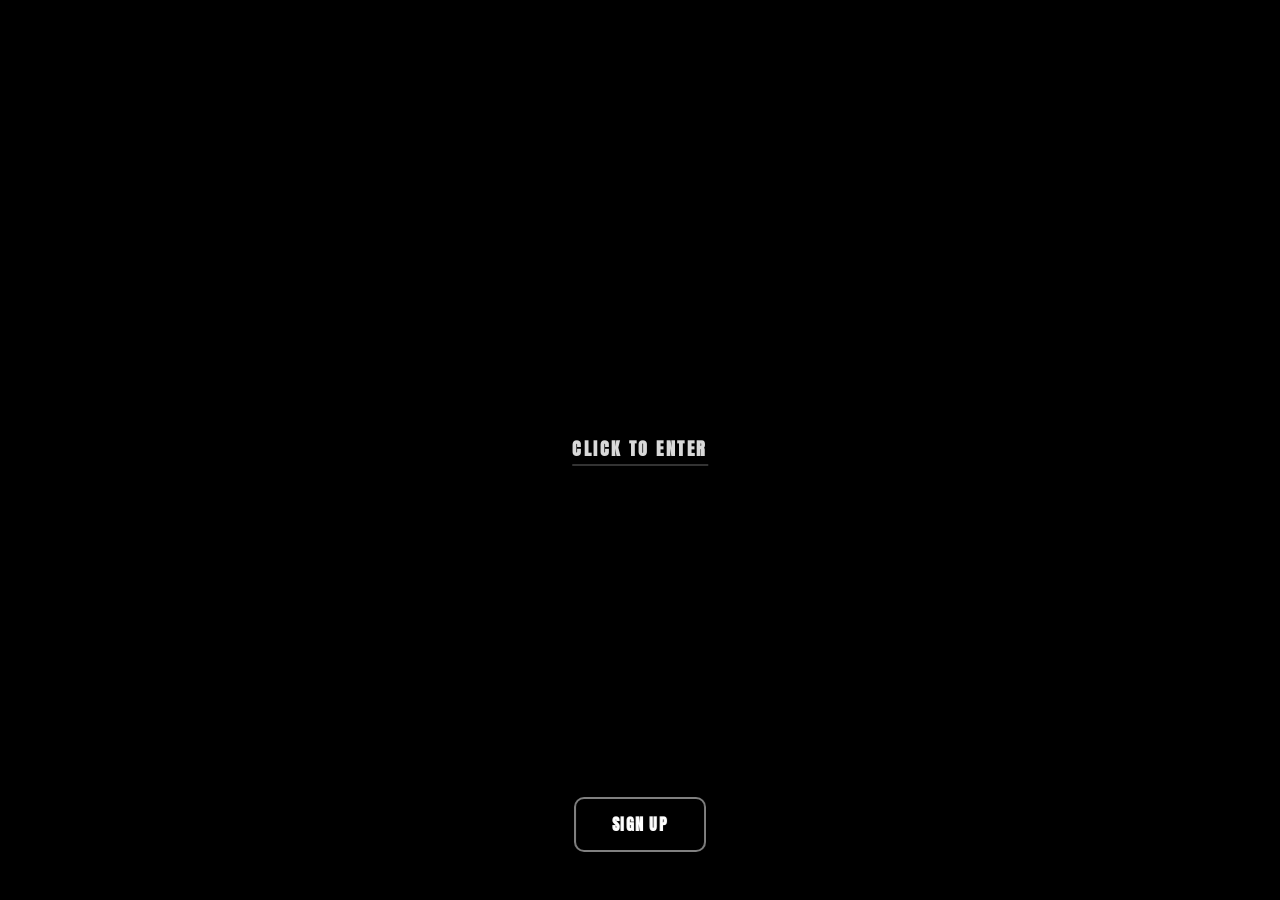
==== index.html @ 7c46d709 "Initial upload: Refactored site with swapped home/events and cleaned navigation" ====
<!DOCTYPE html>
<html lang="en">
<head>
  <meta charset="UTF-8">
  <meta name="viewport" content="width=device-width, initial-scale=1.0">
  <title>South House</title>
  <link rel="preconnect" href="https://fonts.googleapis.com">
  <link rel="preconnect" href="https://fonts.gstatic.com" crossorigin>
  <link href="https://fonts.googleapis.com/css2?family=Anton&display=swap" rel="stylesheet">
  <style>
    * { margin: 0; padding: 0; box-sizing: border-box; }
    html, body { width: 100%; height: 100%; overflow: hidden; background: #000; }

    video {
      position: fixed;
      top: 0; left: 0;
      width: 100%; height: 100%;
      object-fit: contain;
      z-index: 0;
      pointer-events: none;
    }

    /* Centered "Click to Enter" link */
    .enter-link {
      position: fixed;
      top: 50%;
      left: 50%;
      transform: translate(-50%, -50%);
      z-index: 2;
      font-family: 'Anton', monospace;
      font-size: 1.1rem;
      font-weight: 700;
      letter-spacing: 0.14em;
      text-transform: uppercase;
      text-decoration: none;
      color: rgba(255, 255, 255, 0.85);
      border-bottom: 1px solid rgba(255, 255, 255, 0.4);
      padding-bottom: 3px;
      transition: color 0.2s, border-color 0.2s;
    }
    .enter-link:hover {
      color: #fff;
      border-color: rgba(255, 255, 255, 0.9);
    }

    /* Sign Up button at the bottom */
    .signup-container {
      position: fixed;
      bottom: 3rem;
      left: 50%;
      transform: translateX(-50%);
      z-index: 2;
    }

    .signup-btn {
      display: inline-block;
      padding: 0.85rem 2.25rem;
      font-family: 'Anton', monospace;
      font-size: 1rem;
      font-weight: 700;
      letter-spacing: 0.08em;
      text-transform: uppercase;
      text-decoration: none;
      color: #fff;
      border: 2px solid rgba(255, 255, 255, 0.5);
      border-radius: 10px;
      background: rgba(0, 0, 0, 0.3);
      backdrop-filter: blur(8px);
      transition: border-color 0.2s, background 0.2s;
    }
    .signup-btn:hover {
      border-color: rgba(255, 255, 255, 0.95);
      background: rgba(0, 0, 0, 0.5);
    }

    /* Fallback if video fails */
    .fallback {
      display: none;
      position: fixed;
      top: 0; left: 0;
      width: 100%; height: 100%;
      background: #000;
      color: #fff;
      flex-direction: column;
      align-items: center;
      justify-content: center;
      text-align: center;
      padding: 2rem;
      font-family: 'Anton', monospace;
      z-index: 3;
    }
    .fallback.show { display: flex; }
    .fallback h2 { margin-bottom: 1rem; font-size: 1.25rem; }
    .fallback p  { color: #999; font-size: 0.95rem; max-width: 320px; line-height: 1.5; margin-bottom: 0.5rem; }
    .fallback a  { color: #c94d6a; margin-top: 1rem; }

    @media (max-width: 600px) {
      .enter-link { font-size: 0.95rem; }
      .signup-container { bottom: 2rem; }
      .signup-btn { padding: 0.75rem 1.75rem; font-size: 0.9rem; }
    }
  </style>
</head>
<body>

  <video id="vid" autoplay muted loop playsinline>
    <source src="entrance-video-web.mp4" type="video/mp4">
  </video>

  <!-- Centered click to enter -->
  <a href="home.html" class="enter-link" aria-label="Enter South House">Click to Enter</a>

  <!-- Sign Up button at the bottom -->
  <div class="signup-container">
    <a href="signup.html" class="signup-btn">Sign Up</a>
  </div>

  <div class="fallback" id="fallback">
    <h2>Video couldn't load</h2>
    <p>Please <a href="home.html">enter the site</a> to continue.</p>
  </div>

  <script>
    (function() {
      var v = document.getElementById('vid');
      var fallback = document.getElementById('fallback');

      v.muted = true;
      v.playsInline = true;
      v.setAttribute('playsinline', '');
      v.setAttribute('webkit-playsinline', '');

      function tryPlay() {
        v.muted = true;
        v.play().catch(function() {});
      }

      v.addEventListener('loadedmetadata', tryPlay);
      v.addEventListener('loadeddata', tryPlay);
      v.addEventListener('canplay', tryPlay);
      v.addEventListener('canplaythrough', tryPlay);
      v.addEventListener('error', function() { fallback.classList.add('show'); });

      tryPlay();
      setTimeout(tryPlay, 100);
      setTimeout(tryPlay, 500);
    })();
  </script>
</body>
</html>
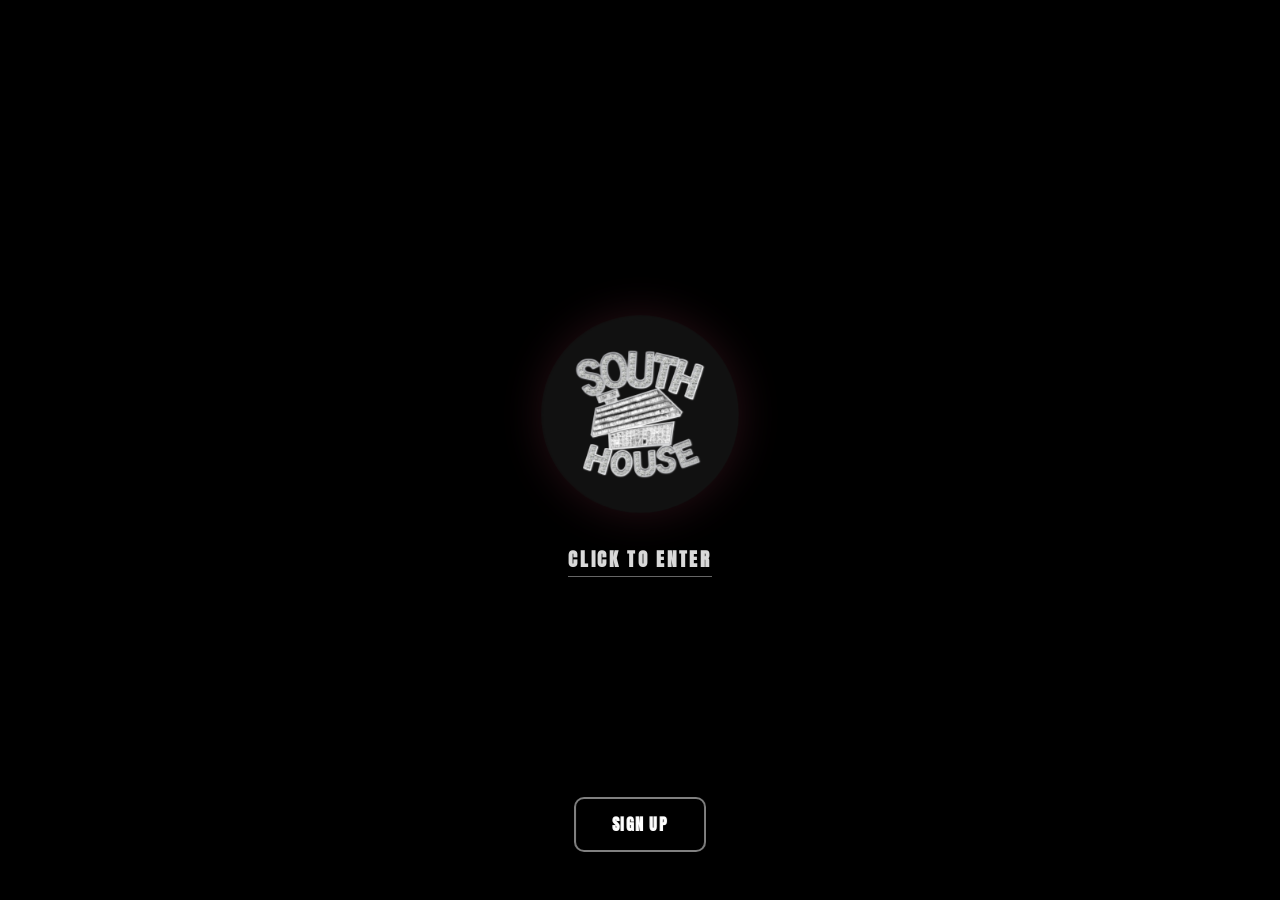
==== commit 5a818ebb: "Replace entrance video with spinning 3D logo" ====
--- a/index.html
+++ b/index.html
@@ -11,24 +11,54 @@
     * { margin: 0; padding: 0; box-sizing: border-box; }
     html, body { width: 100%; height: 100%; overflow: hidden; background: #000; }
 
-    video {
+    /* Center the spinning logo */
+    .entrance-wrap {
       position: fixed;
-      top: 0; left: 0;
-      width: 100%; height: 100%;
-      object-fit: contain;
-      z-index: 0;
-      pointer-events: none;
+      inset: 0;
+      display: flex;
+      flex-direction: column;
+      align-items: center;
+      justify-content: center;
+      z-index: 1;
+      gap: 2.5rem;
+    }
+
+    .logo-container {
+      perspective: 1000px;
+    }
+
+    .logo-spin {
+      width: 180px;
+      height: 180px;
+      position: relative;
+      transform-style: preserve-3d;
+      animation: logo-spin-3d 6s linear infinite;
+    }
+
+    .logo-face {
+      position: absolute;
+      inset: 0;
+      backface-visibility: hidden;
+      border-radius: 50%;
+      overflow: hidden;
+      background: #111;
+      box-shadow: 0 0 40px rgba(201, 77, 106, 0.2);
+    }
+
+    .logo-front { transform: translateZ(90px); }
+    .logo-back  { transform: rotateY(180deg) translateZ(90px); }
+    .logo-back img { transform: scaleX(-1); }
+    .logo-face img { width: 100%; height: 100%; object-fit: contain; }
+
+    @keyframes logo-spin-3d {
+      0%   { transform: rotateY(0deg); }
+      100% { transform: rotateY(360deg); }
     }
 
     /* Centered "Click to Enter" link */
     .enter-link {
-      position: fixed;
-      top: 50%;
-      left: 50%;
-      transform: translate(-50%, -50%);
-      z-index: 2;
       font-family: 'Anton', monospace;
-      font-size: 1.1rem;
+      font-size: 1.2rem;
       font-weight: 700;
       letter-spacing: 0.14em;
       text-transform: uppercase;
@@ -73,29 +103,11 @@
       background: rgba(0, 0, 0, 0.5);
     }
 
-    /* Fallback if video fails */
-    .fallback {
-      display: none;
-      position: fixed;
-      top: 0; left: 0;
-      width: 100%; height: 100%;
-      background: #000;
-      color: #fff;
-      flex-direction: column;
-      align-items: center;
-      justify-content: center;
-      text-align: center;
-      padding: 2rem;
-      font-family: 'Anton', monospace;
-      z-index: 3;
-    }
-    .fallback.show { display: flex; }
-    .fallback h2 { margin-bottom: 1rem; font-size: 1.25rem; }
-    .fallback p  { color: #999; font-size: 0.95rem; max-width: 320px; line-height: 1.5; margin-bottom: 0.5rem; }
-    .fallback a  { color: #c94d6a; margin-top: 1rem; }
-
     @media (max-width: 600px) {
-      .enter-link { font-size: 0.95rem; }
+      .logo-spin { width: 140px; height: 140px; }
+      .logo-front { transform: translateZ(70px); }
+      .logo-back { transform: rotateY(180deg) translateZ(70px); }
+      .enter-link { font-size: 1rem; }
       .signup-container { bottom: 2rem; }
       .signup-btn { padding: 0.75rem 1.75rem; font-size: 0.9rem; }
     }
@@ -103,48 +115,25 @@
 </head>
 <body>
 
-  <video id="vid" autoplay muted loop playsinline>
-    <source src="entrance-video-web.mp4" type="video/mp4">
-  </video>
-
-  <!-- Centered click to enter -->
-  <a href="home.html" class="enter-link" aria-label="Enter South House">Click to Enter</a>
+  <div class="entrance-wrap">
+    <div class="logo-container">
+      <div class="logo-spin">
+        <div class="logo-face logo-front">
+          <img src="assets/sh-logo-diamond.png" alt="South House">
+        </div>
+        <div class="logo-face logo-back">
+          <img src="assets/sh-logo-diamond.png" alt="South House">
+        </div>
+      </div>
+    </div>
+    
+    <a href="home.html" class="enter-link" aria-label="Enter South House">Click to Enter</a>
+  </div>
 
   <!-- Sign Up button at the bottom -->
   <div class="signup-container">
     <a href="signup.html" class="signup-btn">Sign Up</a>
   </div>
 
-  <div class="fallback" id="fallback">
-    <h2>Video couldn't load</h2>
-    <p>Please <a href="home.html">enter the site</a> to continue.</p>
-  </div>
-
-  <script>
-    (function() {
-      var v = document.getElementById('vid');
-      var fallback = document.getElementById('fallback');
-
-      v.muted = true;
-      v.playsInline = true;
-      v.setAttribute('playsinline', '');
-      v.setAttribute('webkit-playsinline', '');
-
-      function tryPlay() {
-        v.muted = true;
-        v.play().catch(function() {});
-      }
-
-      v.addEventListener('loadedmetadata', tryPlay);
-      v.addEventListener('loadeddata', tryPlay);
-      v.addEventListener('canplay', tryPlay);
-      v.addEventListener('canplaythrough', tryPlay);
-      v.addEventListener('error', function() { fallback.classList.add('show'); });
-
-      tryPlay();
-      setTimeout(tryPlay, 100);
-      setTimeout(tryPlay, 500);
-    })();
-  </script>
 </body>
 </html>
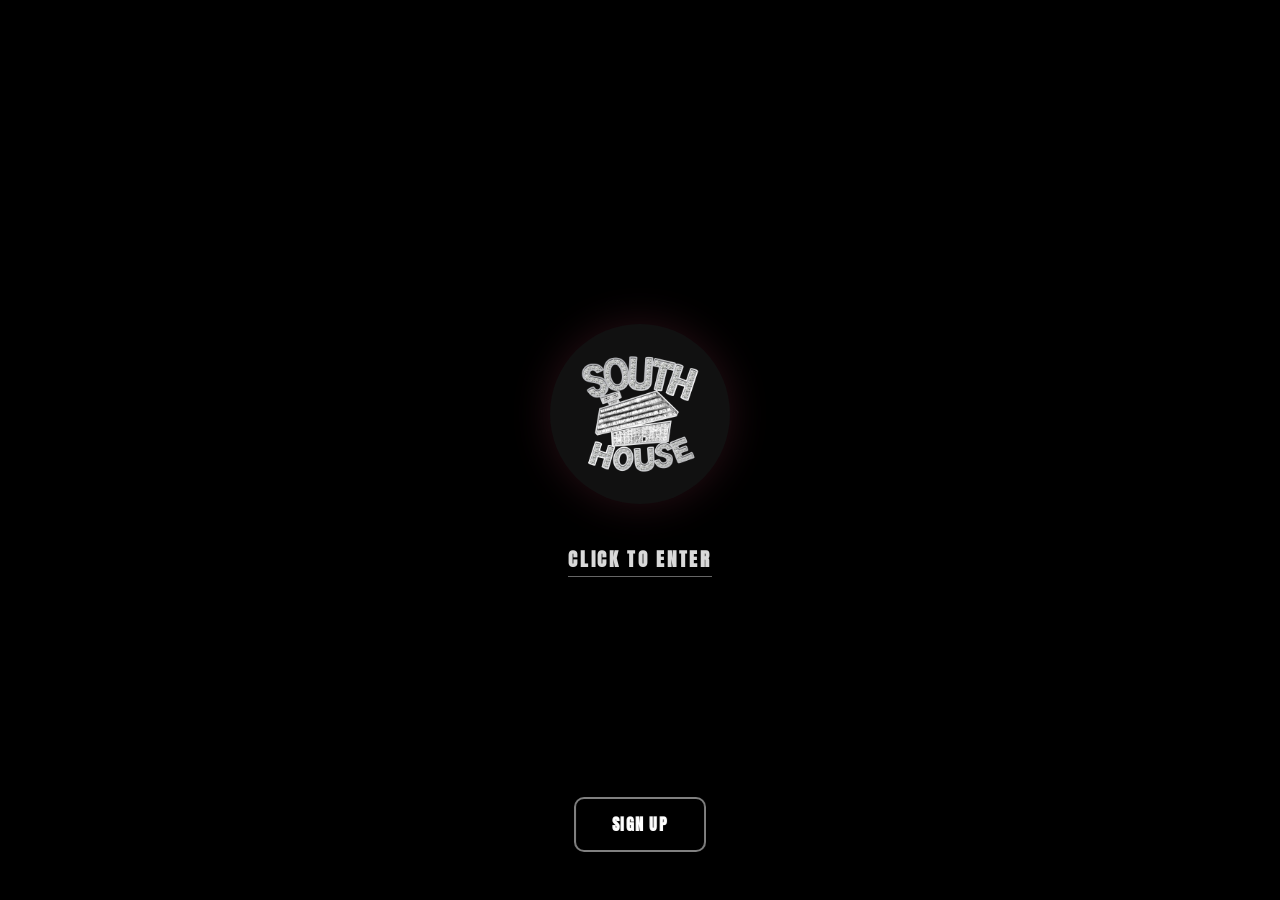
==== commit 0be85971: "Remove all logo spinning animations across the site" ====
--- a/index.html
+++ b/index.html
@@ -11,7 +11,7 @@
     * { margin: 0; padding: 0; box-sizing: border-box; }
     html, body { width: 100%; height: 100%; overflow: hidden; background: #000; }
 
-    /* Center the spinning logo */
+    /* Center the static logo */
     .entrance-wrap {
       position: fixed;
       inset: 0;
@@ -24,35 +24,19 @@
     }
 
     .logo-container {
-      perspective: 1000px;
-    }
-
-    .logo-spin {
       width: 180px;
       height: 180px;
-      position: relative;
-      transform-style: preserve-3d;
-      animation: logo-spin-3d 6s linear infinite;
-    }
-
-    .logo-face {
-      position: absolute;
-      inset: 0;
-      backface-visibility: hidden;
+      background: #111;
       border-radius: 50%;
       overflow: hidden;
-      background: #111;
       box-shadow: 0 0 40px rgba(201, 77, 106, 0.2);
     }
 
-    .logo-front { transform: translateZ(90px); }
-    .logo-back  { transform: rotateY(180deg) translateZ(90px); }
-    .logo-back img { transform: scaleX(-1); }
-    .logo-face img { width: 100%; height: 100%; object-fit: contain; }
-
-    @keyframes logo-spin-3d {
-      0%   { transform: rotateY(0deg); }
-      100% { transform: rotateY(360deg); }
+    .logo-container img {
+      width: 100%;
+      height: 100%;
+      object-fit: contain;
+      display: block;
     }
 
     /* Centered "Click to Enter" link */
@@ -104,9 +88,7 @@
     }
 
     @media (max-width: 600px) {
-      .logo-spin { width: 140px; height: 140px; }
-      .logo-front { transform: translateZ(70px); }
-      .logo-back { transform: rotateY(180deg) translateZ(70px); }
+      .logo-container { width: 140px; height: 140px; }
       .enter-link { font-size: 1rem; }
       .signup-container { bottom: 2rem; }
       .signup-btn { padding: 0.75rem 1.75rem; font-size: 0.9rem; }
@@ -117,14 +99,7 @@
 
   <div class="entrance-wrap">
     <div class="logo-container">
-      <div class="logo-spin">
-        <div class="logo-face logo-front">
-          <img src="assets/sh-logo-diamond.png" alt="South House">
-        </div>
-        <div class="logo-face logo-back">
-          <img src="assets/sh-logo-diamond.png" alt="South House">
-        </div>
-      </div>
+      <img src="assets/sh-logo-diamond.png" alt="South House">
     </div>
     
     <a href="home.html" class="enter-link" aria-label="Enter South House">Click to Enter</a>
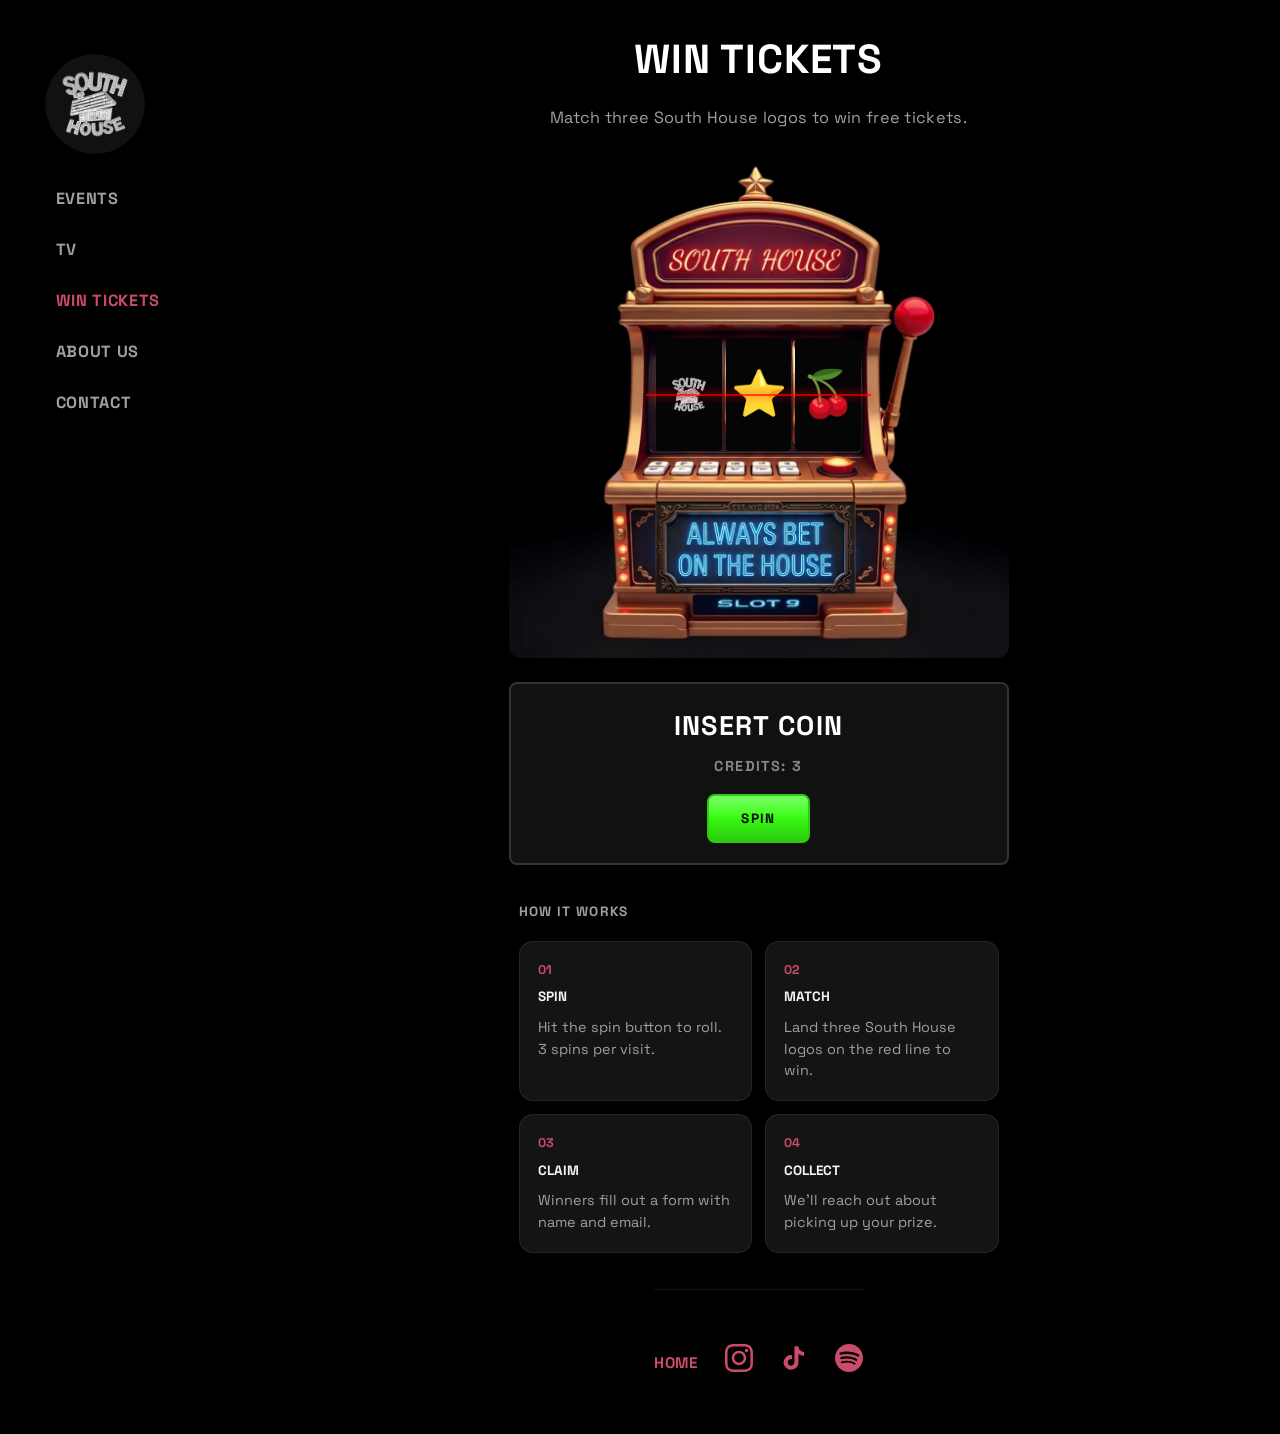
==== commit 2c6f58d7: "Navigation overhaul: remove enter page, add mobile dropdown, update typography to Space Grotesk, and" ====
--- a/index.html
+++ b/index.html
@@ -3,112 +3,602 @@
 <head>
   <meta charset="UTF-8">
   <meta name="viewport" content="width=device-width, initial-scale=1.0">
-  <title>South House</title>
+  <title>Win Tickets — South House</title>
   <link rel="preconnect" href="https://fonts.googleapis.com">
   <link rel="preconnect" href="https://fonts.gstatic.com" crossorigin>
-  <link href="https://fonts.googleapis.com/css2?family=Anton&display=swap" rel="stylesheet">
+  <link href="https://fonts.googleapis.com/css2?family=Space+Grotesk:wght@300..700&display=swap" rel="stylesheet">
+  <link rel="stylesheet" href="styles.css">
   <style>
-    * { margin: 0; padding: 0; box-sizing: border-box; }
-    html, body { width: 100%; height: 100%; overflow: hidden; background: #000; }
-
-    /* Center the static logo */
-    .entrance-wrap {
-      position: fixed;
-      inset: 0;
+    /* ── Slots-specific overrides ────────────────────────────────────────── */
+    .slots-page {
+      /* inherits .layout flex from styles.css */
+    }
+
+    .slots-main {
+      flex: 1;
+      min-width: 0;
+      padding: 0 1rem;
+    }
+
+    .page__hero-title {
+      font-family: 'Space Grotesk', sans-serif;
+      font-size: clamp(1.5rem, 5vw, 2.25rem);
+      font-weight: 800;
+      color: #fff;
+      text-align: center;
+      margin: 0 0 1.5rem;
+      letter-spacing: 0.02em;
+      text-transform: uppercase;
+    }
+
+    .slot-machine-wrapper {
+      max-width: 560px;
+      margin: 0 auto;
       display: flex;
       flex-direction: column;
       align-items: center;
+    }
+
+    .slot-machine {
+      position: relative;
+      width: 100%;
+      max-width: 500px;
+      margin-bottom: 24px;
+    }
+
+    .slot-machine__bg {
+      width: 100%;
+      display: block;
+      border-radius: 12px;
+    }
+
+    .slot-machine__reels-container {
+      position: absolute;
+      top: 36%;
+      left: 29.5%;
+      width: 41%;
+      height: 22.5%;
+      z-index: 10;
+    }
+
+    .slot-machine__reels {
+      display: flex;
+      justify-content: space-between;
+      width: 100%;
+      height: 100%;
+      margin: 0;
+      gap: 2%;
+    }
+
+    .slot-machine__reel {
+      flex: 1;
+      height: 100%;
+      background: #050505;
+      overflow: hidden;
+      position: relative;
+      border-radius: 4px;
+    }
+
+    .slot-machine__reel-inner {
+      display: flex;
+      flex-direction: column;
+      align-items: center;
+      height: 100%;
+      width: 100%;
+    }
+
+    .slot-machine__symbol {
+      width: 100%;
+      height: 100%;
+      display: flex;
+      align-items: center;
       justify-content: center;
-      z-index: 1;
-      gap: 2.5rem;
-    }
-
-    .logo-container {
-      width: 180px;
-      height: 180px;
+      font-family: inherit;
+      font-weight: 900;
+      font-size: clamp(1.5rem, 5vw, 2.5rem);
+      color: #fff;
+      flex-shrink: 0;
+    }
+
+    .slot-machine__payline {
+      position: absolute;
+      top: 50%;
+      left: -5%;
+      width: 110%;
+      height: 2px;
+      background: rgba(255, 0, 0, 0.7);
+      box-shadow: 0 0 8px red;
+      z-index: 20;
+      pointer-events: none;
+    }
+
+    .slot-machine__controls-external {
+      display: flex;
+      flex-direction: column;
+      align-items: center;
+      gap: 16px;
       background: #111;
-      border-radius: 50%;
+      border: 2px solid #333;
+      padding: 20px 40px;
+      border-radius: 8px;
+      width: 100%;
+      max-width: 500px;
+    }
+
+    .slot-machine__screen-external {
+      text-align: center;
+    }
+
+    .slot-machine__result {
+      font-weight: 900;
+      font-size: 1.5rem;
+      text-transform: uppercase;
+      letter-spacing: 0.05em;
+      min-height: 28px;
+      font-family: inherit;
+      color: #fff;
+    }
+
+    .slot-machine__result--win  { color: #39ff14; }
+    .slot-machine__result--lose { color: #888; }
+
+    .slot-machine__spins {
+      font-weight: 700;
+      font-size: 0.8rem;
+      text-transform: uppercase;
+      letter-spacing: 0.1em;
+      color: #888;
+      margin-top: 8px;
+    }
+
+    .btn--glossy {
+      display: inline-flex;
+      align-items: center;
+      justify-content: center;
+      font-family: inherit;
+      font-weight: 800;
+      font-size: 0.75rem;
+      text-transform: uppercase;
+      letter-spacing: 0.1em;
+      padding: 14px 32px;
+      border: 2px solid #2bcc0e;
+      cursor: pointer;
+      background: linear-gradient(180deg, #4dff33 0%, #39ff14 40%, #2bcc0e 100%);
+      color: #000;
+      position: relative;
       overflow: hidden;
-      box-shadow: 0 0 40px rgba(201, 77, 106, 0.2);
-    }
-
-    .logo-container img {
-      width: 100%;
-      height: 100%;
-      object-fit: contain;
+      transition: all 0.25s;
+      border-radius: 8px;
+    }
+
+    .btn--glossy::before {
+      content: '';
+      position: absolute;
+      top: 0; left: 0; right: 0;
+      height: 50%;
+      background: linear-gradient(180deg, rgba(255,255,255,0.25), transparent);
+      pointer-events: none;
+    }
+
+    .btn--glossy:hover:not(:disabled) {
+      background: linear-gradient(180deg, #5fff44 0%, #42ff22 40%, #33dd15 100%);
+      border-color: #33dd15;
+    }
+
+    .btn--glossy:disabled {
+      opacity: 0.4;
+      cursor: not-allowed;
+    }
+
+    .how-it-works {
+      margin-top: 2rem;
+      max-width: 480px;
+      width: 100%;
+    }
+
+    .how-it-works__title {
+      font-family: inherit;
+      font-size: 0.75rem;
+      font-weight: 700;
+      color: var(--text-muted);
+      letter-spacing: 0.1em;
+      margin: 0 0 1rem;
+    }
+
+    .how-it-works__steps {
+      display: grid;
+      grid-template-columns: repeat(2, 1fr);
+      gap: 0.75rem;
+    }
+
+    .how-it-works__step {
+      background: var(--card);
+      border: 1px solid var(--border);
+      border-radius: var(--radius);
+      padding: 1rem;
+    }
+
+    .how-it-works__step-num {
+      font-family: inherit;
+      font-size: 0.7rem;
+      font-weight: 800;
+      color: var(--accent);
+      margin-bottom: 0.35rem;
+    }
+
+    .how-it-works__step-label {
+      font-family: inherit;
+      font-size: 0.75rem;
+      font-weight: 800;
+      color: var(--text);
+      margin-bottom: 0.5rem;
+    }
+
+    .how-it-works__step-desc {
+      font-size: 0.8rem;
+      color: var(--text-muted);
+      line-height: 1.5;
+    }
+
+    /* Modal */
+    .modal-backdrop {
+      display: none;
+      position: fixed;
+      inset: 0;
+      background: rgba(0,0,0,0.85);
+      z-index: 1000;
+      align-items: center;
+      justify-content: center;
+    }
+
+    .modal-backdrop.open {
+      display: flex;
+    }
+
+    .retro-modal {
+      background: #111;
+      border: 1px solid #333;
+      border-radius: var(--radius);
+      padding: 2.5rem 2rem;
+      max-width: 400px;
+      width: 90%;
+      text-align: center;
+    }
+
+    .modal__title {
+      font-family: inherit;
+      font-size: 1.5rem;
+      font-weight: 800;
+      color: #4ade80;
+      margin: 0 0 0.75rem;
+    }
+
+    .modal__subtitle {
+      font-size: 0.95rem;
+      color: var(--text-muted);
+      margin: 0 0 1.5rem;
+      line-height: 1.5;
+    }
+
+    .modal__form {
+      display: flex;
+      flex-direction: column;
+      gap: 1rem;
+    }
+
+    .modal__form input {
+      width: 100%;
+      padding: 1rem;
+      font-family: inherit;
+      font-size: 1rem;
+      color: var(--text);
+      background: #0a0a0a;
+      border: 1px solid #333;
+      border-radius: 8px;
+      letter-spacing: 0.02em;
+    }
+
+    .modal__form input:focus {
+      outline: none;
+      border-color: var(--accent);
+    }
+
+    .modal__close {
       display: block;
-    }
-
-    /* Centered "Click to Enter" link */
-    .enter-link {
-      font-family: 'Anton', monospace;
-      font-size: 1.2rem;
+      margin: 1.5rem auto 0;
+      background: none;
+      border: none;
+      color: var(--text-muted);
+      font-family: inherit;
+      font-size: 0.9rem;
       font-weight: 700;
-      letter-spacing: 0.14em;
-      text-transform: uppercase;
-      text-decoration: none;
-      color: rgba(255, 255, 255, 0.85);
-      border-bottom: 1px solid rgba(255, 255, 255, 0.4);
-      padding-bottom: 3px;
-      transition: color 0.2s, border-color 0.2s;
-    }
-    .enter-link:hover {
-      color: #fff;
-      border-color: rgba(255, 255, 255, 0.9);
-    }
-
-    /* Sign Up button at the bottom */
-    .signup-container {
-      position: fixed;
-      bottom: 3rem;
-      left: 50%;
-      transform: translateX(-50%);
-      z-index: 2;
-    }
-
-    .signup-btn {
-      display: inline-block;
-      padding: 0.85rem 2.25rem;
-      font-family: 'Anton', monospace;
-      font-size: 1rem;
-      font-weight: 700;
-      letter-spacing: 0.08em;
-      text-transform: uppercase;
-      text-decoration: none;
-      color: #fff;
-      border: 2px solid rgba(255, 255, 255, 0.5);
-      border-radius: 10px;
-      background: rgba(0, 0, 0, 0.3);
-      backdrop-filter: blur(8px);
-      transition: border-color 0.2s, background 0.2s;
-    }
-    .signup-btn:hover {
-      border-color: rgba(255, 255, 255, 0.95);
-      background: rgba(0, 0, 0, 0.5);
-    }
-
-    @media (max-width: 600px) {
-      .logo-container { width: 140px; height: 140px; }
-      .enter-link { font-size: 1rem; }
-      .signup-container { bottom: 2rem; }
-      .signup-btn { padding: 0.75rem 1.75rem; font-size: 0.9rem; }
+      cursor: pointer;
+      letter-spacing: 0.05em;
+    }
+
+    .modal__close:hover {
+      color: var(--text);
+    }
+
+    .modal__msg {
+      margin-top: 0.75rem;
+      font-size: 0.85rem;
+      font-weight: 600;
+      min-height: 1.2em;
     }
   </style>
 </head>
 <body>
 
-  <div class="entrance-wrap">
-    <div class="logo-container">
-      <img src="assets/sh-logo-diamond.png" alt="South House">
+  <!-- MOBILE HEADER + DROPDOWN -->
+  <header class="mobile-nav-header">
+    <a href="index.html" class="mobile-logo-link">
+      <img src="assets/sh-logo-diamond.png" alt="South House" class="mobile-logo">
+    </a>
+    <button class="menu-toggle" onclick="toggleMenu()">Menu</button>
+  </header>
+
+  <nav class="mobile-dropdown" id="mobileDropdown">
+    <a href="events.html#tickets">EVENTS</a>
+    <a href="https://www.youtube.com/@SouthernYankeeNYC" target="_blank" rel="noopener">TV</a>
+    <a href="index.html" class="active">WIN TICKETS</a>
+    <a href="about.html">ABOUT US</a>
+    <a href="mailto:southyanks@gmail.com">CONTACT</a>
+  </nav>
+
+  <div class="layout slots-page">
+    <aside class="sidebar">
+      <header class="logo-header">
+        <a href="index.html" class="logo-spin-link" aria-label="South House">
+          <span class="logo-face logo-front"><img src="assets/sh-logo-diamond.png" alt="" class="avatar" width="100" height="100" loading="lazy"></span>
+        </a>
+      </header>
+      <nav class="side-nav">
+        <a href="events.html#tickets">EVENTS</a>
+        <a href="https://www.youtube.com/@SouthernYankeeNYC" target="_blank" rel="noopener">TV</a>
+        <a href="index.html" style="color:var(--accent)">WIN TICKETS</a>
+        <a href="about.html">ABOUT US</a>
+        <a href="mailto:southyanks@gmail.com">CONTACT</a>
+      </nav>
+    </aside>
+
+    <div class="slots-main">
+      <h1 class="page__hero-title">WIN TICKETS</h1>
+      <p class="slots-tagline">Match three South House logos to win free tickets.</p>
+
+      <div class="slot-machine-wrapper">
+        <div class="slot-machine">
+          <img src="assets/slot-machine.png" alt="South House Slots" class="slot-machine__bg">
+          <div class="slot-machine__reels-container">
+            <div class="slot-machine__reels">
+              <div class="slot-machine__reel" id="reel1">
+                <div class="slot-machine__reel-inner">
+                  <div class="slot-machine__symbol"><img src="assets/sh-logo-diamond.png" class="reel-logo" alt="SH"></div>
+                </div>
+              </div>
+              <div class="slot-machine__reel" id="reel2">
+                <div class="slot-machine__reel-inner">
+                  <div class="slot-machine__symbol">⭐</div>
+                </div>
+              </div>
+              <div class="slot-machine__reel" id="reel3">
+                <div class="slot-machine__reel-inner">
+                  <div class="slot-machine__symbol">🍒</div>
+                </div>
+              </div>
+            </div>
+            <div class="slot-machine__payline"></div>
+          </div>
+        </div>
+
+        <div class="slot-machine__controls-external">
+          <div class="slot-machine__screen-external">
+            <div class="slot-machine__result" id="result">INSERT COIN</div>
+            <div class="slot-machine__spins" id="spinsLeft">CREDITS: 3</div>
+          </div>
+          <button class="btn--glossy" id="spinBtn" onclick="spin()">SPIN</button>
+        </div>
+
+        <div class="how-it-works">
+          <h2 class="how-it-works__title">HOW IT WORKS</h2>
+          <div class="how-it-works__steps">
+            <div class="how-it-works__step">
+              <div class="how-it-works__step-num">01</div>
+              <div class="how-it-works__step-label">SPIN</div>
+              <div class="how-it-works__step-desc">Hit the spin button to roll. 3 spins per visit.</div>
+            </div>
+            <div class="how-it-works__step">
+              <div class="how-it-works__step-num">02</div>
+              <div class="how-it-works__step-label">MATCH</div>
+              <div class="how-it-works__step-desc">Land three South House logos on the red line to win.</div>
+            </div>
+            <div class="how-it-works__step">
+              <div class="how-it-works__step-num">03</div>
+              <div class="how-it-works__step-label">CLAIM</div>
+              <div class="how-it-works__step-desc">Winners fill out a form with name and email.</div>
+            </div>
+            <div class="how-it-works__step">
+              <div class="how-it-works__step-num">04</div>
+              <div class="how-it-works__step-label">COLLECT</div>
+              <div class="how-it-works__step-desc">We'll reach out about picking up your prize.</div>
+            </div>
+          </div>
+        </div>
+
+      <footer class="about">
+        <div class="footer-logos">
+          <a href="index.html" class="footer-logo" aria-label="Home" style="color: var(--accent)">
+            <span style="font-family: inherit; font-size: 0.85rem; font-weight: 800; letter-spacing: 0.05em;">HOME</span>
+          </a>
+          <a href="https://www.instagram.com/southhousenyc/?hl=en" class="footer-logo" target="_blank" rel="noopener" aria-label="Instagram @southhousenyc">
+            <svg viewBox="0 0 24 24" fill="currentColor" width="28" height="28" aria-hidden="true"><path d="M12 2.163c3.204 0 3.584.012 4.85.07 3.252.148 4.771 1.691 4.919 4.919.058 1.265.069 1.645.069 4.849 0 3.205-.012 3.584-.069 4.849-.149 3.225-1.664 4.771-4.919 4.919-1.266.058-1.644.07-4.85.07-3.204 0-3.584-.012-4.849-.07-3.26-.149-4.771-1.699-4.919-4.92-.058-1.265-.07-1.644-.07-4.849 0-3.204.013-3.583.07-4.849.149-3.227 1.664-4.771 4.919-4.919 1.266-.057 1.645-.069 4.849-.069zm0-2.163c-3.259 0-3.667.014-4.947.072-4.358.2-6.78 2.618-6.98 6.98-.059 1.281-.073 1.689-.073 4.948 0 3.259.014 3.668.072 4.948.2 4.358 2.618 6.78 6.98 6.98 1.281.058 1.689.072 4.948.072 3.259 0 3.668-.014 4.948-.072 4.354-.2 6.782-2.618 6.979-6.98.059-1.28.073-1.689.073-4.948 0-3.259-.014-3.667-.072-4.947-.196-4.354-2.617-6.78-6.979-6.98-1.281-.059-1.69-.073-4.949-.073zm0 5.838c-3.403 0-6.162 2.759-6.162 6.162s2.759 6.163 6.162 6.163 6.162-2.759 6.162-6.163c0-3.403-2.759-6.162-6.162-6.162zm0 10.162c-2.209 0-4-1.79-4-4 0-2.209 1.791-4 4-4s4 1.791 4 4c0 2.21-1.791 4-4 4zm6.406-11.845c-.796 0-1.441.645-1.441 1.44s.645 1.44 1.441 1.44c.795 0 1.439-.645 1.439-1.44s-.644-1.44-1.439-1.44z\"/></svg>
+          </a>
+          <a href="https://www.tiktok.com/@southhousenyc" class="footer-logo" target="_blank" rel="noopener" aria-label="TikTok @southhousenyc">
+            <svg viewBox="0 0 24 24" fill="currentColor" width="28" height="28" aria-hidden="true"><path d="M19.59 6.69a4.83 4.83 0 0 1-3.77-4.25V2h-3.45v13.67a2.89 2.89 0 0 1-5.2 1.74 2.89 2.89 0 0 1 2.31-4.64 2.93 2.93 0 0 1 .88.13V9.4a6.84 6.84 0 0 0-1-.05A6.33 6.33 0 0 0 5 20.1a6.34 6.34 0 0 0 10.86-4.43v-7a8.16 8.16 0 0 0 4.77 1.52v-3.4a4.85 4.85 0 0 1-1-.1z\"/></svg>
+          </a>
+          <a href="https://open.spotify.com/playlist/2k4YPonD9Z8ZdRkotVb87u" class="footer-logo" target="_blank" rel="noopener" aria-label="South House Radio on Spotify">
+            <svg viewBox="0 0 24 24" fill="currentColor" width="28" height="28" aria-hidden="true"><path d="M12 0C5.4 0 0 5.4 0 12s5.4 12 12 12 12-5.4 12-12S18.66 0 12 0zm5.521 17.34c-.24.359-.66.48-1.021.24-2.82-1.74-6.36-2.101-10.561-1.141-.418.122-.779-.179-.899-.539-.12-.421.18-.78.54-.9 4.56-1.021 8.52-.6 11.64 1.32.42.18.479.659.301 1.02zm1.44-3.3c-.301.42-.841.6-1.262.3-3.239-1.98-8.159-2.58-11.939-1.38-.479.12-1.02-.12-1.14-.6-.12-.48.12-1.021.6-1.141C9.6 9.9 15 10.561 18.72 12.84c.361.181.54.78.241 1.2zm.12-3.36C15.24 8.4 8.82 8.16 5.16 9.301c-.6.179-1.2-.181-1.38-.721-.18-.601.18-1.2.72-1.381 4.26-1.26 11.28-1.02 15.721 1.621.539.3.719 1.02.419 1.56-.299.421-1.02.599-1.559.3z\"/></svg>
+          </a>
+        </div>
+      </footer>
     </div>
-    
-    <a href="home.html" class="enter-link" aria-label="Enter South House">Click to Enter</a>
   </div>
 
-  <!-- Sign Up button at the bottom -->
-  <div class="signup-container">
-    <a href="signup.html" class="signup-btn">Sign Up</a>
+  <!-- Win modal -->
+  <div class="modal-backdrop" id="winModal">
+    <div class="retro-modal" id="winModalInner">
+      <h2 class="modal__title">JACKPOT!</h2>
+      <p class="modal__subtitle">Enter your info to claim your free South House merch.</p>
+      <form class="modal__form" id="claimForm" novalidate>
+        <input type="text" name="name" id="claim-name" placeholder="PLAYER NAME" required autocomplete="name">
+        <input type="email" name="email" id="claim-email" placeholder="PLAYER EMAIL" required autocomplete="email">
+        <button type="submit" class="btn--glossy">CLAIM PRIZE</button>
+        <div class="modal__msg" id="claim-msg" role="alert" aria-live="polite"></div>
+      </form>
+      <button class="modal__close" onclick="closeModal()">[X] CLOSE</button>
+    </div>
   </div>
 
+  <script>
+    function toggleMenu() {
+      const dropdown = document.getElementById('mobileDropdown');
+      const toggle = document.querySelector('.menu-toggle');
+      dropdown.classList.toggle('open');
+      toggle.textContent = dropdown.classList.contains('open') ? 'Close' : 'Menu';
+    }
+
+    // WIN_SYMBOL is the only winning symbol — must match all three reels
+    const WIN_SYMBOL = 'LOGO';
+    const SYMBOLS = [
+      WIN_SYMBOL,                // South House logo — the only winner
+      '⭐', '💎', '🍒', '🔔', '🎰'  // decoys — can never win
+    ];
+
+    // Render a symbol value into HTML
+    function renderSymbol(sym) {
+      if (sym === WIN_SYMBOL) {
+        return '<img src="assets/sh-logo-diamond.png" class="reel-logo" alt="SH" style="width:80%;object-fit:contain;filter:drop-shadow(0 2px 4px rgba(255,255,255,0.5));">';
+      }
+      return sym;
+    }
+
+    let spinsRemaining = 3;
+    let isSpinning = false;
+
+    function spin() {
+      if (isSpinning || spinsRemaining <= 0) return;
+      isSpinning = true;
+      spinsRemaining--;
+
+      const resultEl = document.getElementById('result');
+      const spinsEl = document.getElementById('spinsLeft');
+      const spinBtn = document.getElementById('spinBtn');
+
+      resultEl.textContent = 'SPINNING...';
+      resultEl.className = 'slot-machine__result';
+      spinsEl.textContent = 'CREDITS: ' + spinsRemaining;
+
+      const finals = [
+        SYMBOLS[Math.floor(Math.random() * SYMBOLS.length)],
+        SYMBOLS[Math.floor(Math.random() * SYMBOLS.length)],
+        SYMBOLS[Math.floor(Math.random() * SYMBOLS.length)],
+      ];
+
+      const reels = [
+        document.querySelector('#reel1 .slot-machine__reel-inner'),
+        document.querySelector('#reel2 .slot-machine__reel-inner'),
+        document.querySelector('#reel3 .slot-machine__reel-inner'),
+      ];
+
+      const durations = [1500, 2000, 2500];
+
+      reels.forEach(function(reel, i) {
+        animateReel(reel, finals[i], durations[i], function() {
+          if (i === 2) {
+            const won = finals[0] === WIN_SYMBOL && finals[1] === WIN_SYMBOL && finals[2] === WIN_SYMBOL;
+            if (won) {
+              resultEl.textContent = 'WINNER!!';
+              resultEl.className = 'slot-machine__result slot-machine__result--win';
+              setTimeout(function() {
+                document.getElementById('winModal').classList.add('open');
+              }, 600);
+            } else {
+              resultEl.textContent = spinsRemaining > 0 ? 'TRY AGAIN' : 'GAME OVER';
+              resultEl.className = 'slot-machine__result slot-machine__result--lose';
+            }
+
+            if (spinsRemaining <= 0) {
+              spinBtn.disabled = true;
+            }
+
+            isSpinning = false;
+          }
+        });
+      });
+    }
+
+    function animateReel(reelInner, finalSymbol, duration, onDone) {
+      const numSymbols = 25;
+      let html = '';
+      for (let i = 0; i < numSymbols; i++) {
+        const sym = SYMBOLS[Math.floor(Math.random() * SYMBOLS.length)];
+        html += '<div class="slot-machine__symbol">' + renderSymbol(sym) + '</div>';
+      }
+      html += '<div class="slot-machine__symbol">' + renderSymbol(finalSymbol) + '</div>';
+      reelInner.innerHTML = html;
+
+      reelInner.style.transition = 'none';
+      reelInner.style.transform = 'translateY(0)';
+      void reelInner.offsetHeight;
+      reelInner.style.transition = 'transform ' + duration + 'ms cubic-bezier(0.1, 0.7, 0.1, 1)';
+      reelInner.style.transform = 'translateY(-' + (numSymbols * 100) + '%)';
+
+      setTimeout(function() {
+        if (onDone) onDone();
+      }, duration);
+    }
+
+    function closeModal() {
+      document.getElementById('winModal').classList.remove('open');
+    }
+
+    document.getElementById('claimForm').addEventListener('submit', async function(e) {
+      e.preventDefault();
+      const msg = document.getElementById('claim-msg');
+      const btn = this.querySelector('button[type="submit"]');
+      const name = document.getElementById('claim-name').value.trim();
+      const email = document.getElementById('claim-email').value.trim();
+
+      if (!name || !email) {
+        msg.textContent = 'Please fill in both fields.';
+        msg.style.color = '#e06b88';
+        return;
+      }
+
+      btn.disabled = true;
+      btn.textContent = 'CLAIMING...';
+      msg.textContent = '';
+
+      try {
+        await fetch('https://script.google.com/macros/s/AKfycbx4lPtdO5sRImBPwfnjc8dI8SnS2dcSHTxw1yocfUJyFleJ8Kq52XXAyGiWaW3pkHuRgw/exec', {
+          method: 'POST',
+          mode: 'no-cors',
+          headers: { 'Content-Type': 'application/json' },
+          body: JSON.stringify({ name, email, type: 'Winner' })
+        });
+        
+        document.getElementById('winModalInner').innerHTML =
+          '<h2 class="modal__title" style="color:#4ade80;">CLAIMED!</h2>' +
+          '<p class="modal__subtitle">We\'ll be in touch with details on your free merch. Welcome to South House.</p>' +
+          '<button class="modal__close" onclick="closeModal()">[X] CLOSE</button>';
+      } catch (err) {
+        console.error(err);
+        msg.textContent = 'Something went wrong. Please try again.';
+        msg.style.color = '#e06b88';
+        btn.disabled = false;
+        btn.textContent = 'CLAIM PRIZE';
+      }
+    });
+  </script>
 </body>
 </html>
--- a/styles.css
+++ b/styles.css
@@ -0,0 +1,923 @@
+@import url('https://fonts.googleapis.com/css2?family=Space+Grotesk:wght@300..700&display=swap');
+
+/* ============================================================
+   SOUTH HOUSE — Global Design System
+   ============================================================ */
+
+:root {
+  --bg: #000;
+  --card: #141414;
+  --card-hover: #1e1e1e;
+  --text: #f5f5f5;
+  --text-muted: #a0a0a0;
+  --accent: #c94d6a;
+  --accent-hover: #e06b88;
+  --border: rgba(255, 255, 255, 0.08);
+  --radius: 14px;
+  --shadow: 0 2px 12px rgba(0, 0, 0, 0.3);
+  --shadow-hover: 0 6px 24px rgba(201, 77, 106, 0.2);
+
+  /* Sidebar dimensions — single source of truth */
+  --sidebar-w: 190px;
+  --icon-size: 48px;
+  --nav-label-size: 0.75rem;
+
+  /* Mobile bottom bar height */
+  --mobile-bar-h: 70px;
+}
+
+* { box-sizing: border-box; }
+
+html {
+  font-size: 18px;
+  -webkit-font-smoothing: antialiased;
+}
+
+body {
+  margin: 0;
+  min-height: 100vh;
+  font-family: 'Space Grotesk', sans-serif;
+  background: var(--bg);
+  color: var(--text);
+  line-height: 1.6;
+  /* Mobile: no left padding (sidebar is at bottom) */
+  padding: 1.5rem 1rem calc(var(--mobile-bar-h) + 1.5rem);
+}
+
+/* ============================================================
+   LAYOUT — Desktop: sidebar left | Mobile: bottom bar
+   ============================================================ */
+
+.layout {
+  display: flex;
+  gap: 0;
+  max-width: none;
+}
+
+/* ── Sidebar (desktop only) ── */
+.sidebar {
+  display: none;            /* hidden on mobile */
+  flex-shrink: 0;
+  width: var(--sidebar-w);
+  padding: 1.5rem 0 2rem 1rem;
+  position: sticky;
+  top: 0;
+  height: 100vh;
+  overflow-y: auto;
+  scrollbar-width: none;
+}
+.sidebar::-webkit-scrollbar { display: none; }
+
+/* ── Main content area ── */
+.main-content {
+  flex: 1;
+  min-width: 0;
+  padding: 0 1rem;
+}
+
+/* ── Page content max-width ── */
+.page {
+  max-width: 560px;
+  margin: 0 auto;
+}
+
+/* ============================================================
+   LOGO / SPINNING HEADER
+   ============================================================ */
+
+.logo-header {
+  margin-bottom: 1.25rem;
+}
+
+.logo-header .logo-spin-link {
+  display: block;
+  width: 100px;
+  height: 100px;
+  text-decoration: none;
+  position: relative;
+  border-radius: 50%;
+  overflow: hidden;
+}
+
+.logo-header .logo-face {
+  position: absolute;
+  top: 0; left: 0;
+  width: 100px;
+  height: 100px;
+  border-radius: 50%;
+  overflow: hidden;
+}
+
+.logo-header .logo-front  { z-index: 2; }
+.logo-header .logo-back   { display: none; }
+.logo-header .logo-face .avatar { display: block; width: 100%; height: 100%; }
+
+/* Animation removed as requested */
+
+/* ============================================================
+   SIDEBAR NAV — Desktop (Icons Removed)
+   ============================================================ */
+
+.side-nav {
+  display: flex;
+  flex-direction: column;
+  gap: 0.4rem;
+  width: 100%;
+}
+
+.side-nav a {
+  display: block;
+  font-family: 'Space Grotesk', sans-serif;
+  font-size: 0.9rem;
+  font-weight: 700;
+  letter-spacing: 0.04em;
+  text-transform: uppercase;
+  color: var(--text-muted);
+  text-decoration: none;
+  padding: 0.5rem 0.6rem;
+  transition: color 0.2s, transform 0.1s;
+}
+
+.side-nav a:hover {
+  color: var(--accent);
+  transform: translateX(3px);
+}
+
+/* Hide the icons globally in navigation */
+.side-nav a img,
+.mobile-nav a img {
+  display: none !important;
+}
+
+/* ============================================================
+   MOBILE NAV (Dropdown Version)
+   ============================================================ */
+
+.mobile-nav-header {
+  display: flex;
+  position: fixed;
+  top: 0;
+  left: 0;
+  right: 0;
+  height: 70px;
+  background: rgba(0, 0, 0, 0.85);
+  backdrop-filter: blur(12px);
+  border-bottom: 1px solid var(--border);
+  z-index: 200;
+  justify-content: space-between;
+  align-items: center;
+  padding: 0 1.5rem;
+}
+
+.mobile-logo-link {
+  display: flex;
+  align-items: center;
+}
+
+.mobile-logo {
+  height: 40px;
+  width: 40px;
+  border-radius: 50%;
+  object-fit: contain;
+  background: #111;
+}
+
+.menu-toggle {
+  background: none;
+  border: none;
+  color: #fff;
+  font-family: 'Space Grotesk', sans-serif;
+  font-size: 0.8rem;
+  font-weight: 800;
+  letter-spacing: 0.1em;
+  text-transform: uppercase;
+  cursor: pointer;
+}
+
+.mobile-dropdown {
+  position: fixed;
+  inset: 0;
+  background: #000;
+  z-index: 190;
+  display: none;
+  flex-direction: column;
+  align-items: center;
+  justify-content: center;
+  gap: 1.5rem;
+}
+
+.mobile-dropdown.open {
+  display: flex;
+}
+
+.mobile-dropdown a {
+  font-family: 'Space Grotesk', sans-serif;
+  font-size: 1.5rem;
+  font-weight: 800;
+  color: #fff;
+  text-decoration: none;
+  text-transform: uppercase;
+  letter-spacing: 0.05em;
+}
+
+.mobile-dropdown a.active {
+  color: var(--accent);
+}
+
+.mobile-nav { display: none; } /* Hide old nav */
+
+/* ============================================================
+   TYPOGRAPHY
+   ============================================================ */
+
+.avatar {
+  display: block;
+  width: 100px;
+  height: 100px;
+  margin: 0;
+  border-radius: 50%;
+  object-fit: contain;
+  box-shadow: var(--shadow);
+  background: #111;
+}
+
+.title {
+  font-family: 'Space Grotesk', sans-serif;
+  font-size: clamp(2rem, 6vw, 2.75rem);
+  font-weight: 800;
+  margin: 0 0 0.2em;
+  letter-spacing: -0.02em;
+  color: var(--text);
+  text-align: center;
+}
+
+.tagline {
+  margin: 0;
+  font-size: 1.1rem;
+  color: var(--text-muted);
+  font-weight: 500;
+  text-align: center;
+}
+
+.profile {
+  text-align: center;
+  margin-top: 0.5rem;
+  margin-bottom: 2rem;
+}
+
+.section-title {
+  font-family: 'Space Grotesk', sans-serif;
+  font-size: 0.85rem;
+  font-weight: 700;
+  text-transform: uppercase;
+  letter-spacing: 0.1em;
+  color: var(--text-muted);
+  margin: 0 0 0.75rem;
+  padding-left: 2px;
+}
+
+/* ============================================================
+   SECTION / CARDS
+   ============================================================ */
+
+.section {
+  margin-bottom: 2rem;
+}
+
+.event-flyer-link {
+  display: block;
+  width: 100%;
+  max-width: 480px;
+  margin: 0 auto;
+  border-radius: var(--radius);
+  overflow: hidden;
+  border: 1px solid var(--border);
+  box-shadow: var(--shadow);
+  transition: box-shadow 0.2s, transform 0.15s;
+}
+
+.event-flyer-link:hover {
+  box-shadow: var(--shadow-hover);
+  transform: translateY(-2px);
+}
+
+.event-flyer-img {
+  display: block;
+  width: 100% !important;
+  max-width: 100% !important;
+  height: auto !important;
+  vertical-align: middle;
+}
+
+/* Past events dropdown */
+.past-events-dropdown {
+  margin-bottom: 2rem;
+}
+
+.past-events-summary {
+  font-family: 'Space Grotesk', sans-serif;
+  font-size: 0.9rem;
+  font-weight: 700;
+  text-transform: uppercase;
+  letter-spacing: 0.1em;
+  color: var(--text-muted);
+  padding: 0.5rem 0;
+  cursor: pointer;
+  list-style: none;
+  user-select: none;
+}
+
+.past-events-summary::-webkit-details-marker { display: none; }
+
+.past-events-summary::after {
+  content: ' ▼';
+  font-size: 0.7rem;
+  opacity: 0.7;
+}
+
+.past-events-dropdown[open] .past-events-summary::after { content: ' ▲'; }
+.past-events-summary:hover { color: var(--text); }
+
+.past-events-content {
+  margin-top: 0.5rem;
+}
+
+/* Link cards */
+.link-card {
+  display: block;
+  background: var(--card);
+  color: var(--text);
+  text-decoration: none;
+  padding: 1.1rem 1.4rem;
+  border-radius: var(--radius);
+  border: 1px solid var(--border);
+  box-shadow: var(--shadow);
+  margin-bottom: 0.75rem;
+  transition: background 0.2s, box-shadow 0.2s, border-color 0.2s, transform 0.15s;
+}
+
+.link-card:hover {
+  background: var(--card-hover);
+  border-color: rgba(139, 41, 66, 0.2);
+  box-shadow: var(--shadow-hover);
+  transform: translateY(-1px);
+}
+
+.link-card:active { transform: translateY(0); }
+
+.link-label {
+  display: block;
+  font-weight: 700;
+  font-size: 1.1rem;
+  margin-bottom: 0.2rem;
+}
+
+.link-handle,
+.link-meta {
+  display: block;
+  font-size: 0.95rem;
+  color: var(--text-muted);
+  font-weight: 500;
+}
+
+.link-cta {
+  display: inline-block;
+  margin-top: 0.4rem;
+  font-size: 0.9rem;
+  font-weight: 700;
+  color: var(--accent);
+}
+
+/* Social footer */
+.social-links { margin-bottom: 2rem; }
+
+.about {
+  margin-top: 2rem;
+  padding-top: 1.5rem;
+  border-top: 1px solid var(--border);
+  text-align: center;
+}
+
+.about p {
+  margin: 0 0 0.5rem;
+  font-size: 1rem;
+  color: var(--text-muted);
+  max-width: 38ch;
+  margin-left: auto;
+  margin-right: auto;
+}
+
+.about .contact { margin-top: 0.75rem; font-size: 0.95rem; }
+.about a { color: var(--accent); font-weight: 500; text-decoration: none; }
+.about a:hover { text-decoration: underline; }
+
+.footer-logos {
+  display: flex;
+  justify-content: center;
+  align-items: center;
+  gap: 1.5rem;
+  margin-top: 1.5rem;
+}
+
+.footer-logo {
+  display: inline-block;
+  color: var(--text);
+  transition: transform 0.2s, color 0.2s;
+}
+
+.footer-logo:hover {
+  color: var(--accent);
+  transform: scale(1.1);
+  text-decoration: none;
+}
+
+/* ============================================================
+   SIGNUP PAGE
+   ============================================================ */
+
+.signup-wrap {
+  width: 100%;
+  max-width: 400px;
+  margin: 0 auto;
+  text-align: center;
+  padding-top: 1rem;
+}
+
+.signup-back {
+  display: inline-block;
+  color: var(--text-muted);
+  font-size: 1rem;
+  text-decoration: none;
+  margin-bottom: 2rem;
+  transition: color 0.2s;
+}
+
+.signup-back:hover { color: var(--accent); }
+
+.signup-logo {
+  display: block;
+  margin: 0 auto 1.25rem;
+  border-radius: 50%;
+  object-fit: contain;
+  background: #111;
+}
+
+.signup-title {
+  font-family: 'Space Grotesk', sans-serif;
+  font-size: 2rem;
+  font-weight: 800;
+  color: var(--text);
+  margin: 0 0 0.5rem;
+}
+
+.signup-text {
+  color: var(--text-muted);
+  font-size: 1.05rem;
+  margin: 0 0 1.75rem;
+}
+
+.signup-form { text-align: left; }
+
+.signup-label {
+  display: block;
+  font-size: 0.9rem;
+  font-weight: 700;
+  color: var(--text-muted);
+  margin-bottom: 0.5rem;
+  letter-spacing: 0.05em;
+  text-transform: uppercase;
+}
+
+.signup-input {
+  width: 100%;
+  padding: 1rem 1.25rem;
+  font-size: 1.05rem;
+  font-family: inherit;
+  color: var(--text);
+  background: var(--card);
+  border: 1px solid var(--border);
+  border-radius: 10px;
+  margin-bottom: 1rem;
+  box-sizing: border-box;
+}
+
+.signup-input::placeholder { color: var(--text-muted); opacity: 0.7; }
+.signup-input:focus { outline: none; border-color: var(--accent); }
+
+.signup-submit {
+  width: 100%;
+  padding: 1.1rem 2rem;
+  font-family: 'Space Grotesk', sans-serif;
+  font-size: 1.1rem;
+  font-weight: 800;
+  color: #fff;
+  background: var(--accent);
+  border: none;
+  border-radius: 10px;
+  cursor: pointer;
+  transition: background 0.2s, transform 0.15s;
+  letter-spacing: 0.05em;
+}
+
+.signup-submit:hover {
+  background: var(--accent-hover);
+  transform: translateY(-1px);
+}
+
+/* ============================================================
+   ABOUT PAGE
+   ============================================================ */
+
+.about-page-content { margin-top: 0.5rem; }
+
+.about-page-text {
+  font-size: 1.15rem;
+  line-height: 1.75;
+  color: var(--text);
+  margin: 0;
+  max-width: 44ch;
+}
+
+/* ============================================================
+   EVENTS CMS INTEGRATION
+   ============================================================ */
+
+/* Featured event card */
+.event-card-featured {
+  display: block;
+  background: var(--card);
+  border: 1px solid var(--border);
+  border-radius: var(--radius);
+  box-shadow: var(--shadow);
+  overflow: hidden;
+  text-decoration: none;
+  color: inherit;
+  transition: box-shadow 0.2s, transform 0.15s;
+  margin-bottom: 1.25rem;
+}
+
+.event-card-featured:hover {
+  box-shadow: var(--shadow-hover);
+  transform: translateY(-2px);
+}
+
+.event-card-featured__image {
+  width: 100%;
+  height: auto;
+  display: block;
+}
+
+.event-card-featured__body { padding: 1.4rem; }
+
+.event-card-featured__title {
+  font-size: 1.4rem;
+  font-weight: 700;
+  margin: 0 0 0.5rem;
+  color: var(--text);
+}
+
+.event-card-featured__meta {
+  font-size: 1rem;
+  color: var(--text-muted);
+  margin-bottom: 0.75rem;
+}
+
+.event-card-featured__description {
+  font-size: 1.05rem;
+  line-height: 1.65;
+  color: var(--text);
+  margin-bottom: 1rem;
+}
+
+.event-card-featured__cta {
+  display: inline-block;
+  font-size: 1rem;
+  font-weight: 700;
+  color: var(--accent);
+}
+
+/* Archive event card */
+.event-card-archive {
+  display: flex;
+  gap: 1rem;
+  align-items: flex-start;
+  background: var(--card);
+  border: 1px solid var(--border);
+  border-radius: var(--radius);
+  padding: 1rem;
+  text-decoration: none;
+  color: inherit;
+  transition: background 0.2s, box-shadow 0.2s, transform 0.15s;
+  margin-bottom: 0.75rem;
+}
+
+.event-card-archive:hover {
+  background: var(--card-hover);
+  box-shadow: var(--shadow-hover);
+  transform: translateY(-1px);
+}
+
+.event-card-archive__thumbnail {
+  width: 72px;
+  height: 72px;
+  flex-shrink: 0;
+  border-radius: 8px;
+  object-fit: cover;
+}
+
+.event-card-archive__content {
+  flex: 1;
+  min-width: 0;
+}
+
+.event-card-archive__title {
+  font-size: 1.05rem;
+  font-weight: 700;
+  margin: 0 0 0.3rem;
+  color: var(--text);
+}
+
+.event-card-archive__meta {
+  font-size: 0.9rem;
+  color: var(--text-muted);
+}
+
+/* Loading shimmer */
+.event-card--loading {
+  background: linear-gradient(90deg, var(--card) 0%, var(--card-hover) 50%, var(--card) 100%);
+  background-size: 200% 100%;
+  animation: shimmer 1.5s infinite;
+  border: 1px solid var(--border);
+  border-radius: var(--radius);
+  padding: 2rem;
+  text-align: center;
+  color: var(--text-muted);
+  font-size: 1rem;
+  pointer-events: none;
+}
+
+@keyframes shimmer {
+  0%   { background-position: 200% 0; }
+  100% { background-position: -200% 0; }
+}
+
+/* ============================================================
+   RESPONSIVE — Desktop (≥ 700px): show sidebar, hide mobile bar
+   ============================================================ */
+
+@media (min-width: 700px) {
+  body {
+    padding: 1.5rem 1.5rem 3rem;
+  }
+
+  .layout {
+    gap: 1.5rem;
+    align-items: flex-start;
+  }
+
+  /* Show sidebar, hide mobile bar */
+  .sidebar {
+    display: block;
+  }
+
+  .mobile-nav-header, .mobile-dropdown {
+    display: none !important;
+  }
+
+  .main-content {
+    padding: 0 1.5rem 0 0;
+  }
+}
+
+/* ============================================================
+   RESPONSIVE — Large desktop (≥ 1100px): wider sidebar
+   ============================================================ */
+
+@media (min-width: 1100px) {
+  :root {
+    --sidebar-w: 210px;
+    --icon-size: 54px;
+    --nav-label-size: 0.8rem;
+  }
+}
+
+/* ============================================================
+   SLOTS PAGE EXTRAS
+   ============================================================ */
+
+.page__hero-title {
+  font-family: 'Space Grotesk', sans-serif;
+  font-size: clamp(1.5rem, 5vw, 2.25rem);
+  font-weight: 800;
+  color: #fff;
+  text-align: center;
+  margin: 0 0 1.5rem;
+  letter-spacing: 0.02em;
+  text-transform: uppercase;
+}
+
+.slots-tagline {
+  font-family: 'Space Grotesk', sans-serif;
+  font-size: 0.9rem;
+  color: var(--text-muted);
+  text-align: center;
+  margin: -0.75rem 0 1.5rem;
+  letter-spacing: 0.02em;
+}
+
+.reel-logo {
+  width: 80%;
+  object-fit: contain;
+  display: block;
+  margin: 0 auto;
+}
+
+
+/* -- Instagram Photo Grid (dynamic feed) ----------------------------------- */
+.ig-photo-grid {
+  display: grid;
+  grid-template-columns: repeat(3, 1fr);
+  gap: 0.5rem;
+}
+
+.ig-photo-card {
+  position: relative;
+  display: block;
+  aspect-ratio: 1 / 1;
+  overflow: hidden;
+  border-radius: 8px;
+  background: #111;
+  text-decoration: none;
+}
+
+.ig-photo-card img {
+  width: 100%;
+  height: 100%;
+  object-fit: cover;
+  display: block;
+  transition: transform 0.3s ease;
+}
+
+.ig-photo-card:hover img { transform: scale(1.04); }
+
+.ig-photo-overlay {
+  position: absolute;
+  inset: 0;
+  background: rgba(0,0,0,0.6);
+  opacity: 0;
+  transition: opacity 0.25s ease;
+  display: flex;
+  align-items: flex-end;
+  padding: 0.75rem;
+}
+
+.ig-photo-card:hover .ig-photo-overlay { opacity: 1; }
+
+.ig-photo-caption {
+  font-family: "Space Grotesk", sans-serif;
+  font-size: 0.72rem;
+  color: #fff;
+  line-height: 1.4;
+  display: -webkit-box;
+  -webkit-line-clamp: 3;
+  -webkit-box-orient: vertical;
+  overflow: hidden;
+}
+
+@media (max-width: 600px) {
+  .ig-photo-grid { grid-template-columns: repeat(2, 1fr); }
+}
+
+/* ── About Page Signup Section ────────────────────────────── */
+.about-signup-section {
+  margin: 3rem 0;
+  padding: 2rem;
+  background: var(--card);
+  border: 1px solid var(--border);
+  border-radius: var(--radius);
+  text-align: center;
+}
+.about-signup-title {
+  font-size: clamp(1.2rem, 3vw, 1.6rem);
+  font-weight: 800;
+  text-transform: uppercase;
+  letter-spacing: 0.04em;
+  margin: 0 0 0.5rem;
+  color: var(--text);
+}
+.about-signup-text {
+  color: var(--text-muted);
+  font-size: clamp(0.9rem, 2vw, 1rem);
+  margin: 0 0 1.5rem;
+}
+.about-signup-row {
+  display: flex;
+  gap: 0.75rem;
+  flex-wrap: wrap;
+  justify-content: center;
+  align-items: center;
+}
+.about-signup-row .signup-input {
+  flex: 1 1 180px;
+  max-width: 260px;
+  margin-bottom: 0;
+}
+.about-signup-btn {
+  flex-shrink: 0;
+  white-space: nowrap;
+  width: auto;
+}
+@media (max-width: 600px) {
+  .about-signup-row {
+    flex-direction: column;
+    align-items: stretch;
+  }
+  .about-signup-row .signup-input,
+  .about-signup-btn {
+    max-width: 100%;
+    width: 100%;
+  }
+}
+
+/* ── About Page Social Cards ────────────────────────────────── */
+.social-grid {
+  display: grid;
+  grid-template-columns: repeat(2, 1fr);
+  gap: 0.75rem;
+  margin-bottom: 2rem;
+}
+.social-card {
+  display: flex;
+  align-items: center;
+  gap: 0.85rem;
+  background: var(--card);
+  border: 1px solid var(--border);
+  border-radius: var(--radius);
+  padding: 1rem 1.1rem;
+  text-decoration: none;
+  color: var(--text);
+  transition: background 0.2s, box-shadow 0.2s, transform 0.15s;
+}
+.social-card:hover {
+  background: var(--card-hover);
+  box-shadow: var(--shadow-hover);
+  transform: translateY(-1px);
+}
+.social-card__icon {
+  flex-shrink: 0;
+  color: var(--accent);
+  display: flex;
+  align-items: center;
+}
+.social-card__label {
+  display: block;
+  font-size: 0.75rem;
+  font-weight: 700;
+  text-transform: uppercase;
+  letter-spacing: 0.04em;
+  color: var(--text-muted);
+}
+.social-card__handle {
+  display: block;
+  font-size: 0.95rem;
+  font-weight: 600;
+  color: var(--text);
+}
+.ig-section { margin-bottom: 2rem; }
+.ig-section-title {
+  font-size: 1rem;
+  font-weight: 700;
+  text-transform: uppercase;
+  letter-spacing: 0.1em;
+  color: var(--text-muted);
+  margin: 0 0 1rem;
+}
+.ig-fallback {
+  background: var(--card);
+  border: 1px solid var(--border);
+  border-radius: var(--radius);
+  padding: 2.5rem 1.5rem;
+  text-align: center;
+}
+.ig-fallback p {
+  color: var(--text-muted);
+  font-size: 1rem;
+  margin: 0.75rem 0;
+}
+.ig-follow-btn {
+  display: inline-block;
+  margin-top: 1rem;
+  padding: 0.75rem 1.5rem;
+  background: var(--accent);
+  color: #fff;
+  border-radius: 8px;
+  text-decoration: none;
+  font-weight: 700;
+  font-family: 'Space Grotesk', sans-serif;
+  font-size: 0.95rem;
+  transition: background 0.2s;
+}
+.ig-follow-btn:hover { background: var(--accent-hover); }
+@media (max-width: 600px) {
+  .social-grid { grid-template-columns: 1fr; }
+}
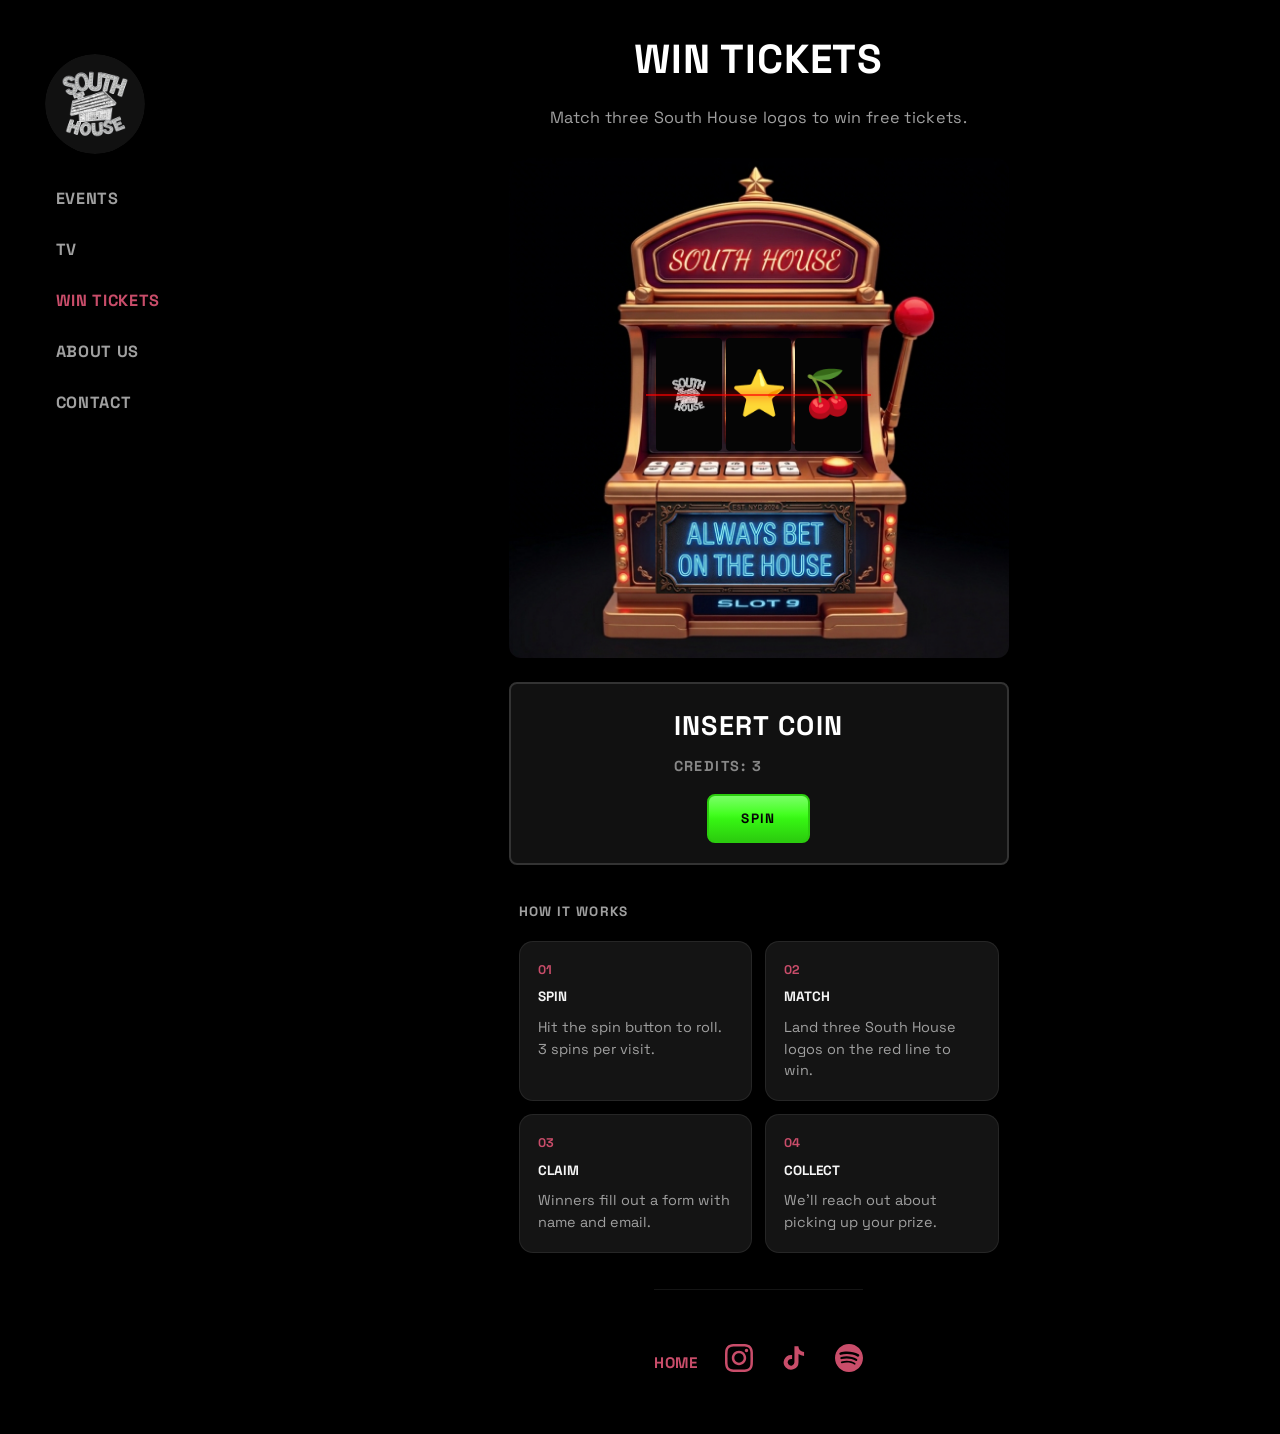
==== commit a5f14bd8: "Rewrite About page with clean layout, video background, and working Instagram feed" ====
--- a/index.html
+++ b/index.html
@@ -10,16 +10,8 @@
   <link rel="stylesheet" href="styles.css">
   <style>
     /* ── Slots-specific overrides ────────────────────────────────────────── */
-    .slots-page {
-      /* inherits .layout flex from styles.css */
-    }
-
-    .slots-main {
-      flex: 1;
-      min-width: 0;
-      padding: 0 1rem;
-    }
-
+    .slots-page { }
+    .slots-main { flex: 1; min-width: 0; padding: 0 1rem; }
     .page__hero-title {
       font-family: 'Space Grotesk', sans-serif;
       font-size: clamp(1.5rem, 5vw, 2.25rem);
@@ -30,302 +22,43 @@
       letter-spacing: 0.02em;
       text-transform: uppercase;
     }
-
-    .slot-machine-wrapper {
-      max-width: 560px;
-      margin: 0 auto;
-      display: flex;
-      flex-direction: column;
-      align-items: center;
-    }
-
-    .slot-machine {
-      position: relative;
-      width: 100%;
-      max-width: 500px;
-      margin-bottom: 24px;
-    }
-
-    .slot-machine__bg {
-      width: 100%;
-      display: block;
-      border-radius: 12px;
-    }
-
-    .slot-machine__reels-container {
-      position: absolute;
-      top: 36%;
-      left: 29.5%;
-      width: 41%;
-      height: 22.5%;
-      z-index: 10;
-    }
-
-    .slot-machine__reels {
-      display: flex;
-      justify-content: space-between;
-      width: 100%;
-      height: 100%;
-      margin: 0;
-      gap: 2%;
-    }
-
-    .slot-machine__reel {
-      flex: 1;
-      height: 100%;
-      background: #050505;
-      overflow: hidden;
-      position: relative;
-      border-radius: 4px;
-    }
-
-    .slot-machine__reel-inner {
-      display: flex;
-      flex-direction: column;
-      align-items: center;
-      height: 100%;
-      width: 100%;
-    }
-
-    .slot-machine__symbol {
-      width: 100%;
-      height: 100%;
-      display: flex;
-      align-items: center;
-      justify-content: center;
-      font-family: inherit;
-      font-weight: 900;
-      font-size: clamp(1.5rem, 5vw, 2.5rem);
-      color: #fff;
-      flex-shrink: 0;
-    }
-
-    .slot-machine__payline {
-      position: absolute;
-      top: 50%;
-      left: -5%;
-      width: 110%;
-      height: 2px;
-      background: rgba(255, 0, 0, 0.7);
-      box-shadow: 0 0 8px red;
-      z-index: 20;
-      pointer-events: none;
-    }
-
-    .slot-machine__controls-external {
-      display: flex;
-      flex-direction: column;
-      align-items: center;
-      gap: 16px;
-      background: #111;
-      border: 2px solid #333;
-      padding: 20px 40px;
-      border-radius: 8px;
-      width: 100%;
-      max-width: 500px;
-    }
-
-    .slot-machine__screen-external {
-      text-align: center;
-    }
-
-    .slot-machine__result {
-      font-weight: 900;
-      font-size: 1.5rem;
-      text-transform: uppercase;
-      letter-spacing: 0.05em;
-      min-height: 28px;
-      font-family: inherit;
-      color: #fff;
-    }
-
+    .slot-machine-wrapper { max-width: 560px; margin: 0 auto; display: flex; flex-direction: column; align-items: center; }
+    .slot-machine { position: relative; width: 100%; max-width: 500px; margin-bottom: 24px; }
+    .slot-machine__bg { width: 100%; display: block; border-radius: 12px; }
+    .slot-machine__reels-container { position: absolute; top: 36%; left: 29.5%; width: 41%; height: 22.5%; z-index: 10; }
+    .slot-machine__reels { display: flex; justify-content: space-between; width: 100%; height: 100%; margin: 0; gap: 2%; }
+    .slot-machine__reel { flex: 1; height: 100%; background: #050505; overflow: hidden; position: relative; border-radius: 4px; }
+    .slot-machine__reel-inner { display: flex; flex-direction: column; align-items: center; height: 100%; width: 100%; }
+    .slot-machine__symbol { width: 100%; height: 100%; display: flex; align-items: center; justify-content: center; font-family: inherit; font-weight: 900; font-size: clamp(1.5rem, 5vw, 2.5rem); color: #fff; flex-shrink: 0; }
+    .slot-machine__payline { position: absolute; top: 50%; left: -5%; width: 110%; height: 2px; background: rgba(255, 0, 0, 0.7); box-shadow: 0 0 8px red; z-index: 20; pointer-events: none; }
+    .slot-machine__controls-external { display: flex; flex-direction: column; align-items: center; gap: 16px; background: #111; border: 2px solid #333; padding: 20px 40px; border-radius: 8px; width: 100%; max-width: 500px; }
+    .slot-machine__result { font-weight: 900; font-size: 1.5rem; text-transform: uppercase; letter-spacing: 0.05em; min-height: 28px; font-family: inherit; color: #fff; }
     .slot-machine__result--win  { color: #39ff14; }
     .slot-machine__result--lose { color: #888; }
-
-    .slot-machine__spins {
-      font-weight: 700;
-      font-size: 0.8rem;
-      text-transform: uppercase;
-      letter-spacing: 0.1em;
-      color: #888;
-      margin-top: 8px;
-    }
-
+    .slot-machine__spins { font-weight: 700; font-size: 0.8rem; text-transform: uppercase; letter-spacing: 0.1em; color: #888; margin-top: 8px; }
     .btn--glossy {
-      display: inline-flex;
-      align-items: center;
-      justify-content: center;
-      font-family: inherit;
-      font-weight: 800;
-      font-size: 0.75rem;
-      text-transform: uppercase;
-      letter-spacing: 0.1em;
-      padding: 14px 32px;
-      border: 2px solid #2bcc0e;
-      cursor: pointer;
-      background: linear-gradient(180deg, #4dff33 0%, #39ff14 40%, #2bcc0e 100%);
-      color: #000;
-      position: relative;
-      overflow: hidden;
-      transition: all 0.25s;
-      border-radius: 8px;
-    }
-
-    .btn--glossy::before {
-      content: '';
-      position: absolute;
-      top: 0; left: 0; right: 0;
-      height: 50%;
-      background: linear-gradient(180deg, rgba(255,255,255,0.25), transparent);
-      pointer-events: none;
-    }
-
-    .btn--glossy:hover:not(:disabled) {
-      background: linear-gradient(180deg, #5fff44 0%, #42ff22 40%, #33dd15 100%);
-      border-color: #33dd15;
-    }
-
-    .btn--glossy:disabled {
-      opacity: 0.4;
-      cursor: not-allowed;
-    }
-
-    .how-it-works {
-      margin-top: 2rem;
-      max-width: 480px;
-      width: 100%;
-    }
-
-    .how-it-works__title {
-      font-family: inherit;
-      font-size: 0.75rem;
-      font-weight: 700;
-      color: var(--text-muted);
-      letter-spacing: 0.1em;
-      margin: 0 0 1rem;
-    }
-
-    .how-it-works__steps {
-      display: grid;
-      grid-template-columns: repeat(2, 1fr);
-      gap: 0.75rem;
-    }
-
-    .how-it-works__step {
-      background: var(--card);
-      border: 1px solid var(--border);
-      border-radius: var(--radius);
-      padding: 1rem;
-    }
-
-    .how-it-works__step-num {
-      font-family: inherit;
-      font-size: 0.7rem;
-      font-weight: 800;
-      color: var(--accent);
-      margin-bottom: 0.35rem;
-    }
-
-    .how-it-works__step-label {
-      font-family: inherit;
-      font-size: 0.75rem;
-      font-weight: 800;
-      color: var(--text);
-      margin-bottom: 0.5rem;
-    }
-
-    .how-it-works__step-desc {
-      font-size: 0.8rem;
-      color: var(--text-muted);
-      line-height: 1.5;
-    }
-
-    /* Modal */
-    .modal-backdrop {
-      display: none;
-      position: fixed;
-      inset: 0;
-      background: rgba(0,0,0,0.85);
-      z-index: 1000;
-      align-items: center;
-      justify-content: center;
-    }
-
-    .modal-backdrop.open {
-      display: flex;
-    }
-
-    .retro-modal {
-      background: #111;
-      border: 1px solid #333;
-      border-radius: var(--radius);
-      padding: 2.5rem 2rem;
-      max-width: 400px;
-      width: 90%;
-      text-align: center;
-    }
-
-    .modal__title {
-      font-family: inherit;
-      font-size: 1.5rem;
-      font-weight: 800;
-      color: #4ade80;
-      margin: 0 0 0.75rem;
-    }
-
-    .modal__subtitle {
-      font-size: 0.95rem;
-      color: var(--text-muted);
-      margin: 0 0 1.5rem;
-      line-height: 1.5;
-    }
-
-    .modal__form {
-      display: flex;
-      flex-direction: column;
-      gap: 1rem;
-    }
-
-    .modal__form input {
-      width: 100%;
-      padding: 1rem;
-      font-family: inherit;
-      font-size: 1rem;
-      color: var(--text);
-      background: #0a0a0a;
-      border: 1px solid #333;
-      border-radius: 8px;
-      letter-spacing: 0.02em;
-    }
-
-    .modal__form input:focus {
-      outline: none;
-      border-color: var(--accent);
-    }
-
-    .modal__close {
-      display: block;
-      margin: 1.5rem auto 0;
-      background: none;
-      border: none;
-      color: var(--text-muted);
-      font-family: inherit;
-      font-size: 0.9rem;
-      font-weight: 700;
-      cursor: pointer;
-      letter-spacing: 0.05em;
-    }
-
-    .modal__close:hover {
-      color: var(--text);
-    }
-
-    .modal__msg {
-      margin-top: 0.75rem;
-      font-size: 0.85rem;
-      font-weight: 600;
-      min-height: 1.2em;
-    }
+      display: inline-flex; align-items: center; justify-content: center; font-family: inherit; font-weight: 800; font-size: 0.75rem; text-transform: uppercase; letter-spacing: 0.1em; padding: 14px 32px; border: 2px solid #2bcc0e; cursor: pointer;
+      background: linear-gradient(180deg, #4dff33 0%, #39ff14 40%, #2bcc0e 100%); color: #000; position: relative; overflow: hidden; transition: all 0.25s; border-radius: 8px;
+    }
+    .btn--glossy::before { content: ''; position: absolute; top: 0; left: 0; right: 0; height: 50%; background: linear-gradient(180deg, rgba(255,255,255,0.25), transparent); pointer-events: none; }
+    .btn--glossy:hover:not(:disabled) { background: linear-gradient(180deg, #5fff44 0%, #42ff22 40%, #33dd15 100%); border-color: #33dd15; }
+    .btn--glossy:disabled { opacity: 0.4; cursor: not-allowed; }
+    .how-it-works { margin-top: 2rem; max-width: 480px; width: 100%; }
+    .how-it-works__title { font-family: inherit; font-size: 0.75rem; font-weight: 700; color: var(--text-muted); letter-spacing: 0.1em; margin: 0 0 1rem; }
+    .how-it-works__steps { display: grid; grid-template-columns: repeat(2, 1fr); gap: 0.75rem; }
+    .how-it-works__step { background: var(--card); border: 1px solid var(--border); border-radius: var(--radius); padding: 1rem; }
+    .how-it-works__step-num { font-family: inherit; font-size: 0.7rem; font-weight: 800; color: var(--accent); margin-bottom: 0.35rem; }
+    .how-it-works__step-label { font-family: inherit; font-size: 0.75rem; font-weight: 800; color: var(--text); margin-bottom: 0.5rem; }
+    .how-it-works__step-desc { font-size: 0.8rem; color: var(--text-muted); line-height: 1.5; }
+    .modal-backdrop { display: none; position: fixed; inset: 0; background: rgba(0,0,0,0.85); z-index: 1000; align-items: center; justify-content: center; }
+    .modal-backdrop.open { display: flex; }
+    .retro-modal { background: #111; border: 1px solid #333; border-radius: var(--radius); padding: 2.5rem 2rem; max-width: 400px; width: 90%; text-align: center; }
+    .modal__title { font-family: inherit; font-size: 1.5rem; font-weight: 800; color: #4ade80; margin: 0 0 0.75rem; }
+    .modal__subtitle { font-size: 0.95rem; color: var(--text-muted); margin: 0 0 1.5rem; line-height: 1.5; }
+    .modal__form { display: flex; flex-direction: column; gap: 1rem; }
+    .modal__form input { width: 100%; padding: 1rem; font-family: inherit; font-size: 1rem; color: var(--text); background: #0a0a0a; border: 1px solid #333; border-radius: 8px; letter-spacing: 0.02em; }
+    .modal__form input:focus { outline: none; border-color: var(--accent); }
+    .modal__close { display: block; margin: 1.5rem auto 0; background: none; border: none; color: var(--text-muted); font-family: inherit; font-size: 0.9rem; font-weight: 700; cursor: pointer; letter-spacing: 0.05em; }
   </style>
 </head>
 <body>
@@ -365,32 +98,18 @@
     <div class="slots-main">
       <h1 class="page__hero-title">WIN TICKETS</h1>
       <p class="slots-tagline">Match three South House logos to win free tickets.</p>
-
       <div class="slot-machine-wrapper">
         <div class="slot-machine">
           <img src="assets/slot-machine.png" alt="South House Slots" class="slot-machine__bg">
           <div class="slot-machine__reels-container">
             <div class="slot-machine__reels">
-              <div class="slot-machine__reel" id="reel1">
-                <div class="slot-machine__reel-inner">
-                  <div class="slot-machine__symbol"><img src="assets/sh-logo-diamond.png" class="reel-logo" alt="SH"></div>
-                </div>
-              </div>
-              <div class="slot-machine__reel" id="reel2">
-                <div class="slot-machine__reel-inner">
-                  <div class="slot-machine__symbol">⭐</div>
-                </div>
-              </div>
-              <div class="slot-machine__reel" id="reel3">
-                <div class="slot-machine__reel-inner">
-                  <div class="slot-machine__symbol">🍒</div>
-                </div>
-              </div>
+              <div class="slot-machine__reel" id="reel1"><div class="slot-machine__reel-inner"><div class="slot-machine__symbol"><img src="assets/sh-logo-diamond.png" class="reel-logo" alt="SH"></div></div></div>
+              <div class="slot-machine__reel" id="reel2"><div class="slot-machine__reel-inner"><div class="slot-machine__symbol">⭐</div></div></div>
+              <div class="slot-machine__reel" id="reel3"><div class="slot-machine__reel-inner"><div class="slot-machine__symbol">🍒</div></div></div>
             </div>
             <div class="slot-machine__payline"></div>
           </div>
         </div>
-
         <div class="slot-machine__controls-external">
           <div class="slot-machine__screen-external">
             <div class="slot-machine__result" id="result">INSERT COIN</div>
@@ -398,53 +117,26 @@
           </div>
           <button class="btn--glossy" id="spinBtn" onclick="spin()">SPIN</button>
         </div>
-
         <div class="how-it-works">
           <h2 class="how-it-works__title">HOW IT WORKS</h2>
           <div class="how-it-works__steps">
-            <div class="how-it-works__step">
-              <div class="how-it-works__step-num">01</div>
-              <div class="how-it-works__step-label">SPIN</div>
-              <div class="how-it-works__step-desc">Hit the spin button to roll. 3 spins per visit.</div>
-            </div>
-            <div class="how-it-works__step">
-              <div class="how-it-works__step-num">02</div>
-              <div class="how-it-works__step-label">MATCH</div>
-              <div class="how-it-works__step-desc">Land three South House logos on the red line to win.</div>
-            </div>
-            <div class="how-it-works__step">
-              <div class="how-it-works__step-num">03</div>
-              <div class="how-it-works__step-label">CLAIM</div>
-              <div class="how-it-works__step-desc">Winners fill out a form with name and email.</div>
-            </div>
-            <div class="how-it-works__step">
-              <div class="how-it-works__step-num">04</div>
-              <div class="how-it-works__step-label">COLLECT</div>
-              <div class="how-it-works__step-desc">We'll reach out about picking up your prize.</div>
-            </div>
+            <div class="how-it-works__step"><div class="how-it-works__step-num">01</div><div class="how-it-works__step-label">SPIN</div><div class="how-it-works__step-desc">Hit the spin button to roll. 3 spins per visit.</div></div>
+            <div class="how-it-works__step"><div class="how-it-works__step-num">02</div><div class="how-it-works__step-label">MATCH</div><div class="how-it-works__step-desc">Land three South House logos on the red line to win.</div></div>
+            <div class="how-it-works__step"><div class="how-it-works__step-num">03</div><div class="how-it-works__step-label">CLAIM</div><div class="how-it-works__step-desc">Winners fill out a form with name and email.</div></div>
+            <div class="how-it-works__step"><div class="how-it-works__step-num">04</div><div class="how-it-works__step-label">COLLECT</div><div class="how-it-works__step-desc">We'll reach out about picking up your prize.</div></div>
           </div>
         </div>
-
       <footer class="about">
         <div class="footer-logos">
-          <a href="index.html" class="footer-logo" aria-label="Home" style="color: var(--accent)">
-            <span style="font-family: inherit; font-size: 0.85rem; font-weight: 800; letter-spacing: 0.05em;">HOME</span>
-          </a>
-          <a href="https://www.instagram.com/southhousenyc/?hl=en" class="footer-logo" target="_blank" rel="noopener" aria-label="Instagram @southhousenyc">
-            <svg viewBox="0 0 24 24" fill="currentColor" width="28" height="28" aria-hidden="true"><path d="M12 2.163c3.204 0 3.584.012 4.85.07 3.252.148 4.771 1.691 4.919 4.919.058 1.265.069 1.645.069 4.849 0 3.205-.012 3.584-.069 4.849-.149 3.225-1.664 4.771-4.919 4.919-1.266.058-1.644.07-4.85.07-3.204 0-3.584-.012-4.849-.07-3.26-.149-4.771-1.699-4.919-4.92-.058-1.265-.07-1.644-.07-4.849 0-3.204.013-3.583.07-4.849.149-3.227 1.664-4.771 4.919-4.919 1.266-.057 1.645-.069 4.849-.069zm0-2.163c-3.259 0-3.667.014-4.947.072-4.358.2-6.78 2.618-6.98 6.98-.059 1.281-.073 1.689-.073 4.948 0 3.259.014 3.668.072 4.948.2 4.358 2.618 6.78 6.98 6.98 1.281.058 1.689.072 4.948.072 3.259 0 3.668-.014 4.948-.072 4.354-.2 6.782-2.618 6.979-6.98.059-1.28.073-1.689.073-4.948 0-3.259-.014-3.667-.072-4.947-.196-4.354-2.617-6.78-6.979-6.98-1.281-.059-1.69-.073-4.949-.073zm0 5.838c-3.403 0-6.162 2.759-6.162 6.162s2.759 6.163 6.162 6.163 6.162-2.759 6.162-6.163c0-3.403-2.759-6.162-6.162-6.162zm0 10.162c-2.209 0-4-1.79-4-4 0-2.209 1.791-4 4-4s4 1.791 4 4c0 2.21-1.791 4-4 4zm6.406-11.845c-.796 0-1.441.645-1.441 1.44s.645 1.44 1.441 1.44c.795 0 1.439-.645 1.439-1.44s-.644-1.44-1.439-1.44z\"/></svg>
-          </a>
-          <a href="https://www.tiktok.com/@southhousenyc" class="footer-logo" target="_blank" rel="noopener" aria-label="TikTok @southhousenyc">
-            <svg viewBox="0 0 24 24" fill="currentColor" width="28" height="28" aria-hidden="true"><path d="M19.59 6.69a4.83 4.83 0 0 1-3.77-4.25V2h-3.45v13.67a2.89 2.89 0 0 1-5.2 1.74 2.89 2.89 0 0 1 2.31-4.64 2.93 2.93 0 0 1 .88.13V9.4a6.84 6.84 0 0 0-1-.05A6.33 6.33 0 0 0 5 20.1a6.34 6.34 0 0 0 10.86-4.43v-7a8.16 8.16 0 0 0 4.77 1.52v-3.4a4.85 4.85 0 0 1-1-.1z\"/></svg>
-          </a>
-          <a href="https://open.spotify.com/playlist/2k4YPonD9Z8ZdRkotVb87u" class="footer-logo" target="_blank" rel="noopener" aria-label="South House Radio on Spotify">
-            <svg viewBox="0 0 24 24" fill="currentColor" width="28" height="28" aria-hidden="true"><path d="M12 0C5.4 0 0 5.4 0 12s5.4 12 12 12 12-5.4 12-12S18.66 0 12 0zm5.521 17.34c-.24.359-.66.48-1.021.24-2.82-1.74-6.36-2.101-10.561-1.141-.418.122-.779-.179-.899-.539-.12-.421.18-.78.54-.9 4.56-1.021 8.52-.6 11.64 1.32.42.18.479.659.301 1.02zm1.44-3.3c-.301.42-.841.6-1.262.3-3.239-1.98-8.159-2.58-11.939-1.38-.479.12-1.02-.12-1.14-.6-.12-.48.12-1.021.6-1.141C9.6 9.9 15 10.561 18.72 12.84c.361.181.54.78.241 1.2zm.12-3.36C15.24 8.4 8.82 8.16 5.16 9.301c-.6.179-1.2-.181-1.38-.721-.18-.601.18-1.2.72-1.381 4.26-1.26 11.28-1.02 15.721 1.621.539.3.719 1.02.419 1.56-.299.421-1.02.599-1.559.3z\"/></svg>
-          </a>
+          <a href="index.html" class="footer-logo" aria-label="Home" style="color: var(--accent)"><span style="font-family: inherit; font-size: 0.85rem; font-weight: 800; letter-spacing: 0.05em;">HOME</span></a>
+          <a href="https://www.instagram.com/southhousenyc/?hl=en" class="footer-logo" target="_blank" rel="noopener" aria-label="Instagram"><svg viewBox="0 0 24 24" fill="currentColor" width="28" height="28"><path d="M12 2.163c3.204 0 3.584.012 4.85.07 3.252.148 4.771 1.691 4.919 4.919.058 1.265.069 1.645.069 4.849 0 3.205-.012 3.584-.069 4.849-.149 3.225-1.664 4.771-4.919 4.919-1.266.058-1.644.07-4.85.07-3.204 0-3.584-.012-4.849-.07-3.26-.149-4.771-1.699-4.919-4.92-.058-1.265-.07-1.644-.07-4.849 0-3.204.013-3.583.07-4.849.149-3.227 1.664-4.771 4.919-4.919 1.266-.057 1.645-.069 4.849-.069zm0-2.163c-3.259 0-3.667.014-4.947.072-4.358.2-6.78 2.618-6.98 6.98-.059 1.281-.073 1.689-.073 4.948 0 3.259.014 3.668.072 4.948.2 4.358 2.618 6.78 6.98 6.98 1.281.058 1.689.072 4.948.072 3.259 0 3.668-.014 4.948-.072 4.354-.2 6.782-2.618 6.979-6.98.059-1.28.073-1.689.073-4.948 0-3.259-.014-3.667-.072-4.947-.196-4.354-2.617-6.78-6.979-6.98-1.281-.059-1.69-.073-4.949-.073zm0 5.838c-3.403 0-6.162 2.759-6.162 6.162s2.759 6.163 6.162 6.163 6.162-2.759 6.162-6.163c0-3.403-2.759-6.162-6.162-6.162zm0 10.162c-2.209 0-4-1.79-4-4 0-2.209 1.791-4 4-4s4 1.791 4 4c0 2.21-1.791 4-4 4zm6.406-11.845c-.796 0-1.441.645-1.441 1.44s.645 1.44 1.441 1.44c.795 0 1.439-.645 1.439-1.44s-.644-1.44-1.439-1.44z"/></svg></a>
+          <a href="https://www.tiktok.com/@southhousenyc" class="footer-logo" target="_blank" rel="noopener" aria-label="TikTok"><svg viewBox="0 0 24 24" fill="currentColor" width="28" height="28"><path d="M19.59 6.69a4.83 4.83 0 0 1-3.77-4.25V2h-3.45v13.67a2.89 2.89 0 0 1-5.2 1.74 2.89 2.89 0 0 1 2.31-4.64 2.93 2.93 0 0 1 .88.13V9.4a6.84 6.84 0 0 0-1-.05A6.33 6.33 0 0 0 5 20.1a6.34 6.34 0 0 0 10.86-4.43v-7a8.16 8.16 0 0 0 4.77 1.52v-3.4a4.85 4.85 0 0 1-1-.1z"/></svg></a>
+          <a href="https://open.spotify.com/playlist/2k4YPonD9Z8ZdRkotVb87u" class="footer-logo" target="_blank" rel="noopener" aria-label="Spotify"><svg viewBox="0 0 24 24" fill="currentColor" width="28" height="28"><path d="M12 0C5.4 0 0 5.4 0 12s5.4 12 12 12 12-5.4 12-12S18.66 0 12 0zm5.521 17.34c-.24.359-.66.48-1.021.24-2.82-1.74-6.36-2.101-10.561-1.141-.418.122-.779-.179-.899-.539-.12-.421.18-.78.54-.9 4.56-1.021 8.52-.6 11.64 1.32.42.18.479.659.301 1.02zm1.44-3.3c-.301.42-.841.6-1.262.3-3.239-1.98-8.159-2.58-11.939-1.38-.479.12-1.02-.12-1.14-.6-.12-.48.12-1.021.6-1.141C9.6 9.9 15 10.561 18.72 12.84c.361.181.54.78.241 1.2zm.12-3.36C15.24 8.4 8.82 8.16 5.16 9.301c-.6.179-1.2-.181-1.38-.721-.18-.601.18-1.2.72-1.381 4.26-1.26 11.28-1.02 15.721 1.621.539.3.719 1.02.419 1.56-.299.421-1.02.599-1.559.3z"/></svg></a>
         </div>
       </footer>
     </div>
   </div>
 
-  <!-- Win modal -->
   <div class="modal-backdrop" id="winModal">
     <div class="retro-modal" id="winModalInner">
       <h2 class="modal__title">JACKPOT!</h2>
@@ -466,137 +158,73 @@
       dropdown.classList.toggle('open');
       toggle.textContent = dropdown.classList.contains('open') ? 'Close' : 'Menu';
     }
-
-    // WIN_SYMBOL is the only winning symbol — must match all three reels
+    function closeModal() { document.getElementById('winModal').classList.remove('open'); }
     const WIN_SYMBOL = 'LOGO';
-    const SYMBOLS = [
-      WIN_SYMBOL,                // South House logo — the only winner
-      '⭐', '💎', '🍒', '🔔', '🎰'  // decoys — can never win
-    ];
-
-    // Render a symbol value into HTML
+    const SYMBOLS = [WIN_SYMBOL, '⭐', '💎', '🍒', '🔔', '🎰'];
     function renderSymbol(sym) {
-      if (sym === WIN_SYMBOL) {
-        return '<img src="assets/sh-logo-diamond.png" class="reel-logo" alt="SH" style="width:80%;object-fit:contain;filter:drop-shadow(0 2px 4px rgba(255,255,255,0.5));">';
-      }
+      if (sym === WIN_SYMBOL) return '<img src="assets/sh-logo-diamond.png" class="reel-logo" alt="SH" style="width:80%;object-fit:contain;filter:drop-shadow(0 2px 4px rgba(255,255,255,0.5));">';
       return sym;
     }
-
     let spinsRemaining = 3;
     let isSpinning = false;
-
     function spin() {
       if (isSpinning || spinsRemaining <= 0) return;
       isSpinning = true;
       spinsRemaining--;
-
       const resultEl = document.getElementById('result');
       const spinsEl = document.getElementById('spinsLeft');
       const spinBtn = document.getElementById('spinBtn');
-
       resultEl.textContent = 'SPINNING...';
-      resultEl.className = 'slot-machine__result';
       spinsEl.textContent = 'CREDITS: ' + spinsRemaining;
-
-      const finals = [
-        SYMBOLS[Math.floor(Math.random() * SYMBOLS.length)],
-        SYMBOLS[Math.floor(Math.random() * SYMBOLS.length)],
-        SYMBOLS[Math.floor(Math.random() * SYMBOLS.length)],
-      ];
-
-      const reels = [
-        document.querySelector('#reel1 .slot-machine__reel-inner'),
-        document.querySelector('#reel2 .slot-machine__reel-inner'),
-        document.querySelector('#reel3 .slot-machine__reel-inner'),
-      ];
-
-      const durations = [1500, 2000, 2500];
-
+      const finals = [SYMBOLS[Math.floor(Math.random() * SYMBOLS.length)], SYMBOLS[Math.floor(Math.random() * SYMBOLS.length)], SYMBOLS[Math.floor(Math.random() * SYMBOLS.length)]];
+      const reels = [document.querySelector('#reel1 .slot-machine__reel-inner'), document.querySelector('#reel2 .slot-machine__reel-inner'), document.querySelector('#reel3 .slot-machine__reel-inner')];
       reels.forEach(function(reel, i) {
-        animateReel(reel, finals[i], durations[i], function() {
+        animateReel(reel, finals[i], [1500, 2000, 2500][i], function() {
           if (i === 2) {
-            const won = finals[0] === WIN_SYMBOL && finals[1] === WIN_SYMBOL && finals[2] === WIN_SYMBOL;
+            const won = finals.every(s => s === WIN_SYMBOL);
             if (won) {
               resultEl.textContent = 'WINNER!!';
               resultEl.className = 'slot-machine__result slot-machine__result--win';
-              setTimeout(function() {
-                document.getElementById('winModal').classList.add('open');
-              }, 600);
+              setTimeout(() => document.getElementById('winModal').classList.add('open'), 600);
             } else {
               resultEl.textContent = spinsRemaining > 0 ? 'TRY AGAIN' : 'GAME OVER';
               resultEl.className = 'slot-machine__result slot-machine__result--lose';
             }
-
-            if (spinsRemaining <= 0) {
-              spinBtn.disabled = true;
-            }
-
+            if (spinsRemaining <= 0) spinBtn.disabled = true;
             isSpinning = false;
           }
         });
       });
     }
-
     function animateReel(reelInner, finalSymbol, duration, onDone) {
       const numSymbols = 25;
       let html = '';
-      for (let i = 0; i < numSymbols; i++) {
-        const sym = SYMBOLS[Math.floor(Math.random() * SYMBOLS.length)];
-        html += '<div class="slot-machine__symbol">' + renderSymbol(sym) + '</div>';
-      }
+      for (let i = 0; i < numSymbols; i++) html += '<div class="slot-machine__symbol">' + renderSymbol(SYMBOLS[Math.floor(Math.random() * SYMBOLS.length)]) + '</div>';
       html += '<div class="slot-machine__symbol">' + renderSymbol(finalSymbol) + '</div>';
       reelInner.innerHTML = html;
-
       reelInner.style.transition = 'none';
       reelInner.style.transform = 'translateY(0)';
       void reelInner.offsetHeight;
       reelInner.style.transition = 'transform ' + duration + 'ms cubic-bezier(0.1, 0.7, 0.1, 1)';
       reelInner.style.transform = 'translateY(-' + (numSymbols * 100) + '%)';
-
-      setTimeout(function() {
-        if (onDone) onDone();
-      }, duration);
-    }
-
-    function closeModal() {
-      document.getElementById('winModal').classList.remove('open');
-    }
-
+      setTimeout(() => { if (onDone) onDone(); }, duration);
+    }
     document.getElementById('claimForm').addEventListener('submit', async function(e) {
       e.preventDefault();
       const msg = document.getElementById('claim-msg');
       const btn = this.querySelector('button[type="submit"]');
       const name = document.getElementById('claim-name').value.trim();
       const email = document.getElementById('claim-email').value.trim();
-
-      if (!name || !email) {
-        msg.textContent = 'Please fill in both fields.';
-        msg.style.color = '#e06b88';
-        return;
-      }
-
-      btn.disabled = true;
-      btn.textContent = 'CLAIMING...';
-      msg.textContent = '';
-
+      if (!name || !email) { msg.textContent = 'Please fill in both fields.'; return; }
+      btn.disabled = true; btn.textContent = 'CLAIMING...';
       try {
         await fetch('https://script.google.com/macros/s/AKfycbx4lPtdO5sRImBPwfnjc8dI8SnS2dcSHTxw1yocfUJyFleJ8Kq52XXAyGiWaW3pkHuRgw/exec', {
-          method: 'POST',
-          mode: 'no-cors',
-          headers: { 'Content-Type': 'application/json' },
+          method: 'POST', mode: 'no-cors', headers: { 'Content-Type': 'application/json' },
           body: JSON.stringify({ name, email, type: 'Winner' })
         });
-        
-        document.getElementById('winModalInner').innerHTML =
-          '<h2 class="modal__title" style="color:#4ade80;">CLAIMED!</h2>' +
-          '<p class="modal__subtitle">We\'ll be in touch with details on your free merch. Welcome to South House.</p>' +
-          '<button class="modal__close" onclick="closeModal()">[X] CLOSE</button>';
+        document.getElementById('winModalInner').innerHTML = '<h2 class="modal__title" style="color:#4ade80;">CLAIMED!</h2><p class="modal__subtitle">We\'ll be in touch. Welcome to South House.</p><button class="modal__close" onclick="closeModal()">[X] CLOSE</button>';
       } catch (err) {
-        console.error(err);
-        msg.textContent = 'Something went wrong. Please try again.';
-        msg.style.color = '#e06b88';
-        btn.disabled = false;
-        btn.textContent = 'CLAIM PRIZE';
+        msg.textContent = 'Something went wrong.'; btn.disabled = false; btn.textContent = 'CLAIM PRIZE';
       }
     });
   </script>
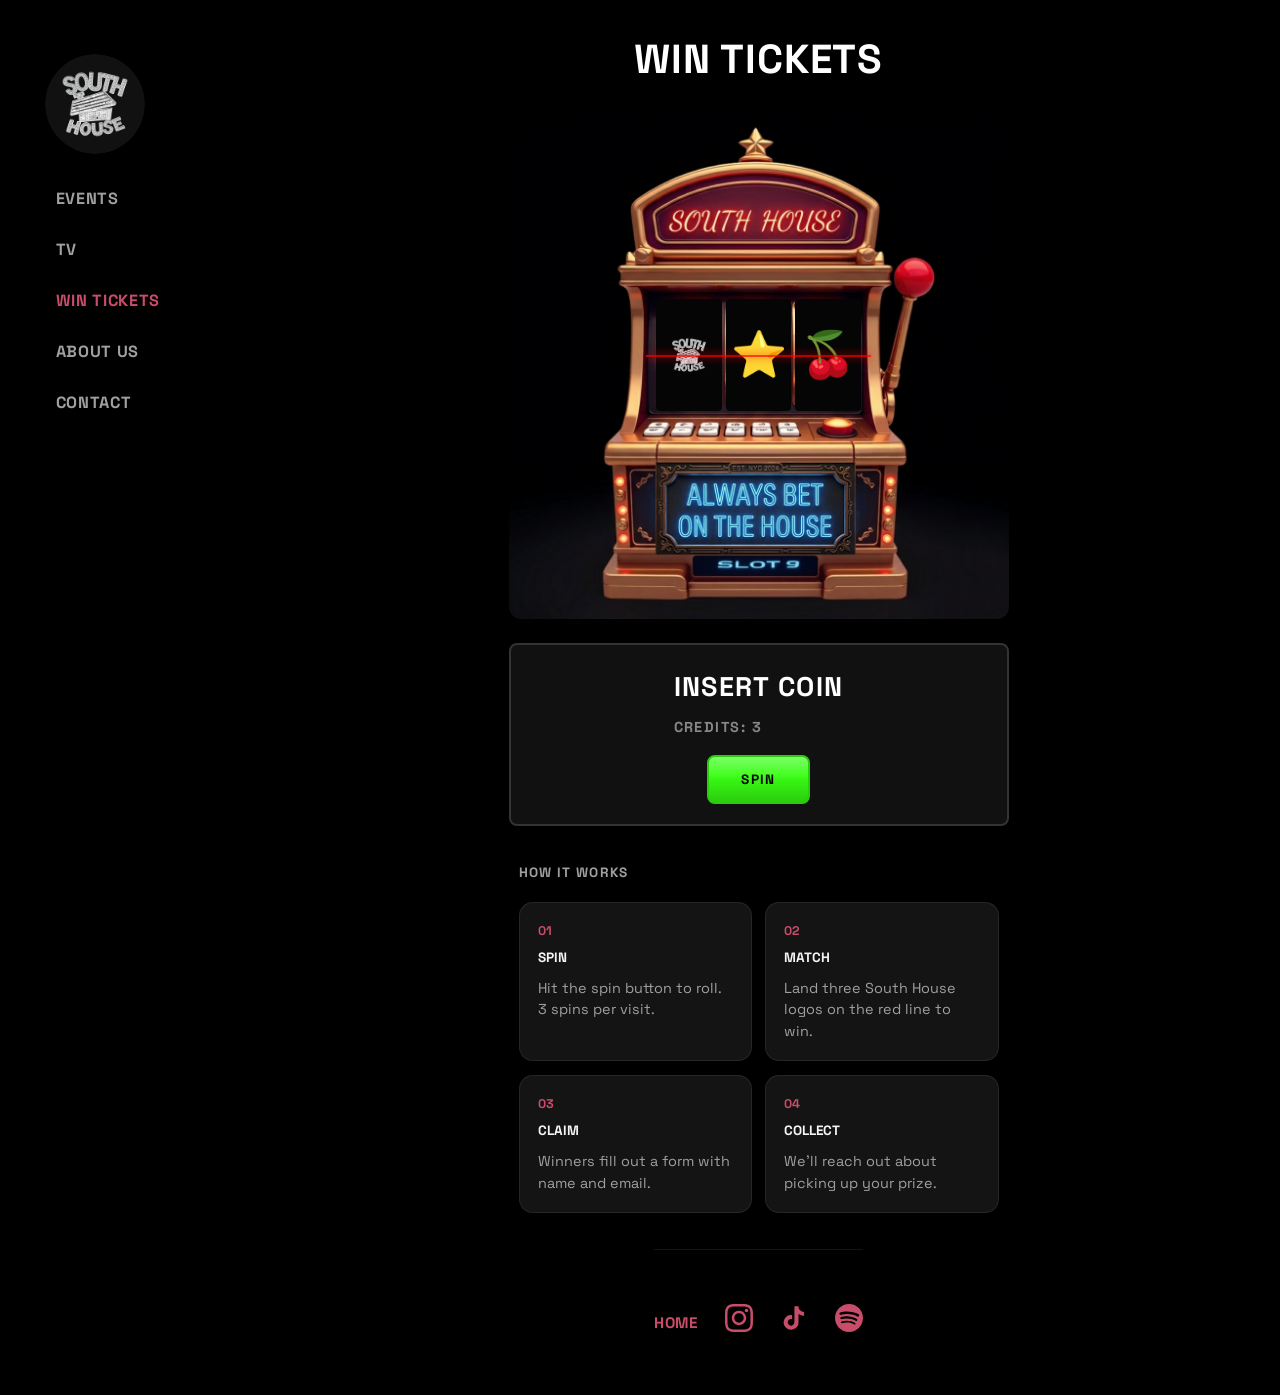
==== commit 3669abee: "remove tagline from win tickets page" ====
--- a/index.html
+++ b/index.html
@@ -97,7 +97,6 @@
 
     <div class="slots-main">
       <h1 class="page__hero-title">WIN TICKETS</h1>
-      <p class="slots-tagline">Match three South House logos to win free tickets.</p>
       <div class="slot-machine-wrapper">
         <div class="slot-machine">
           <img src="assets/slot-machine.png" alt="South House Slots" class="slot-machine__bg">
